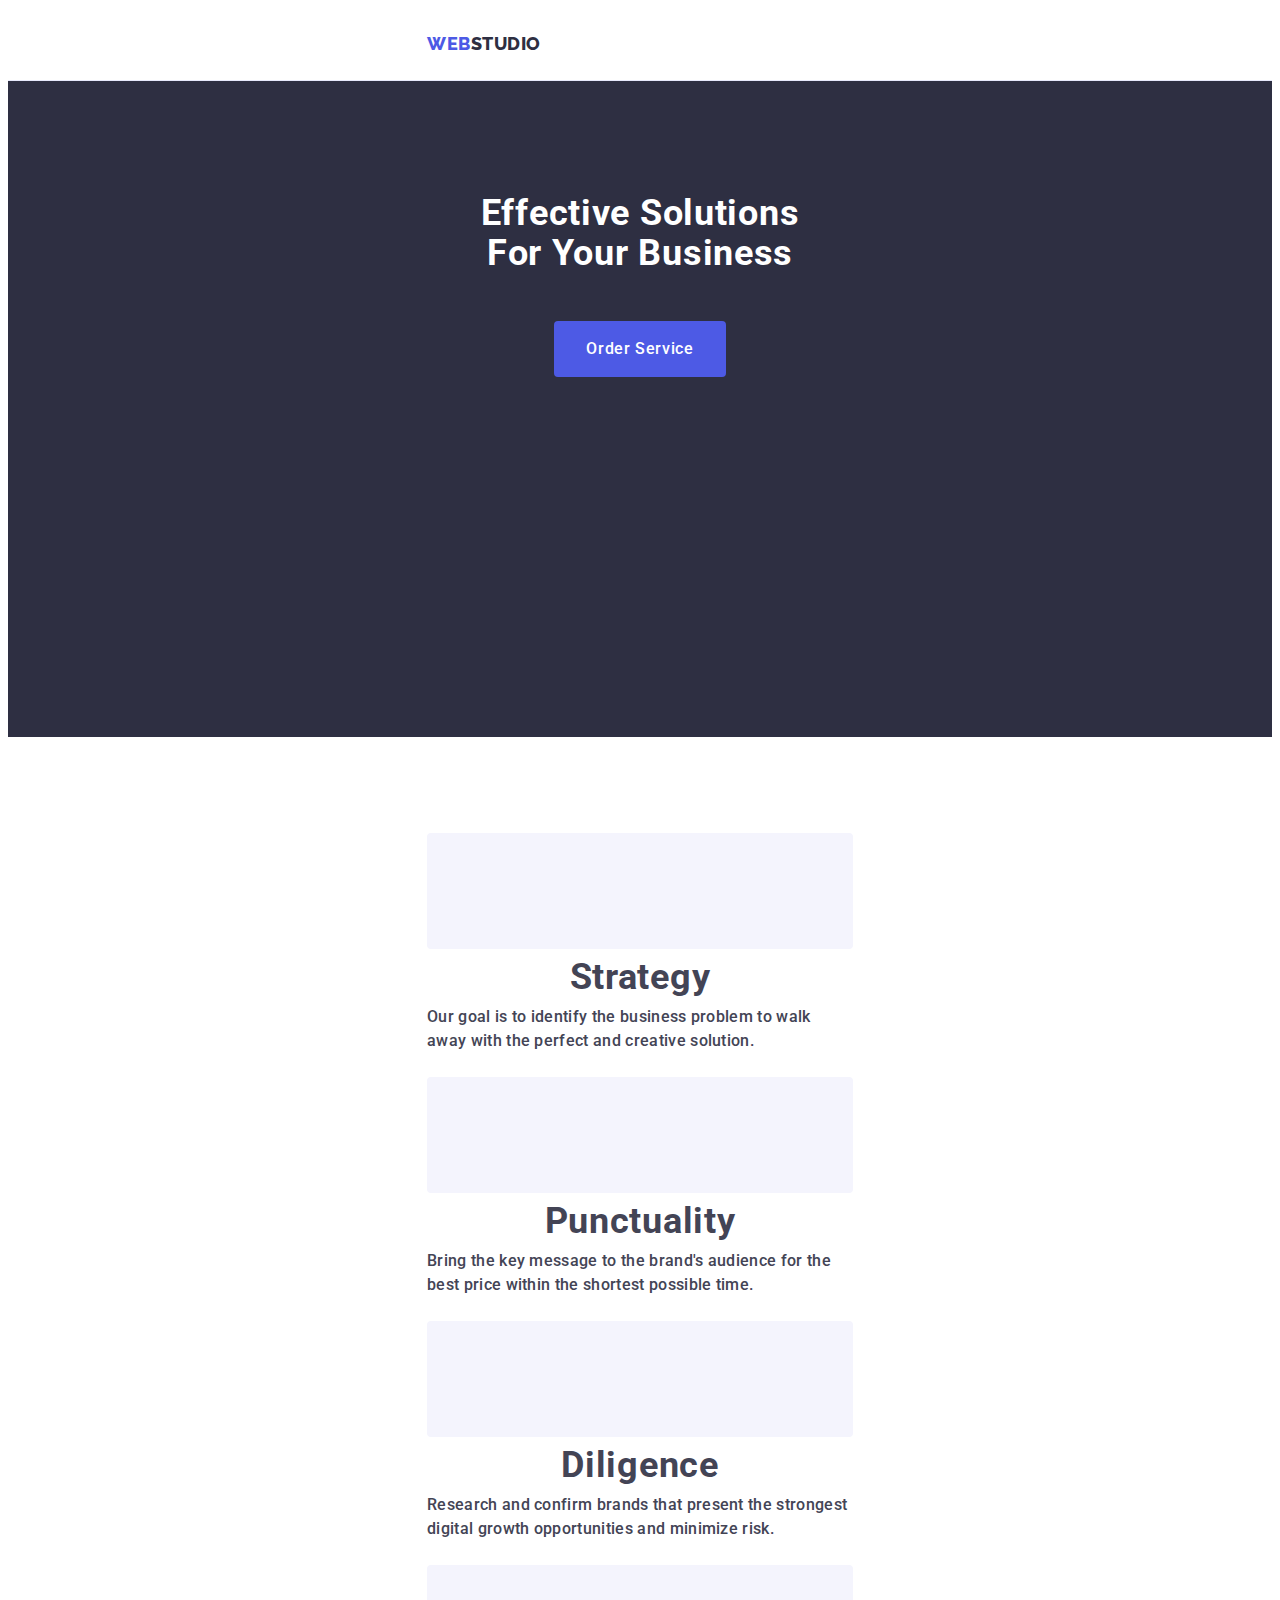
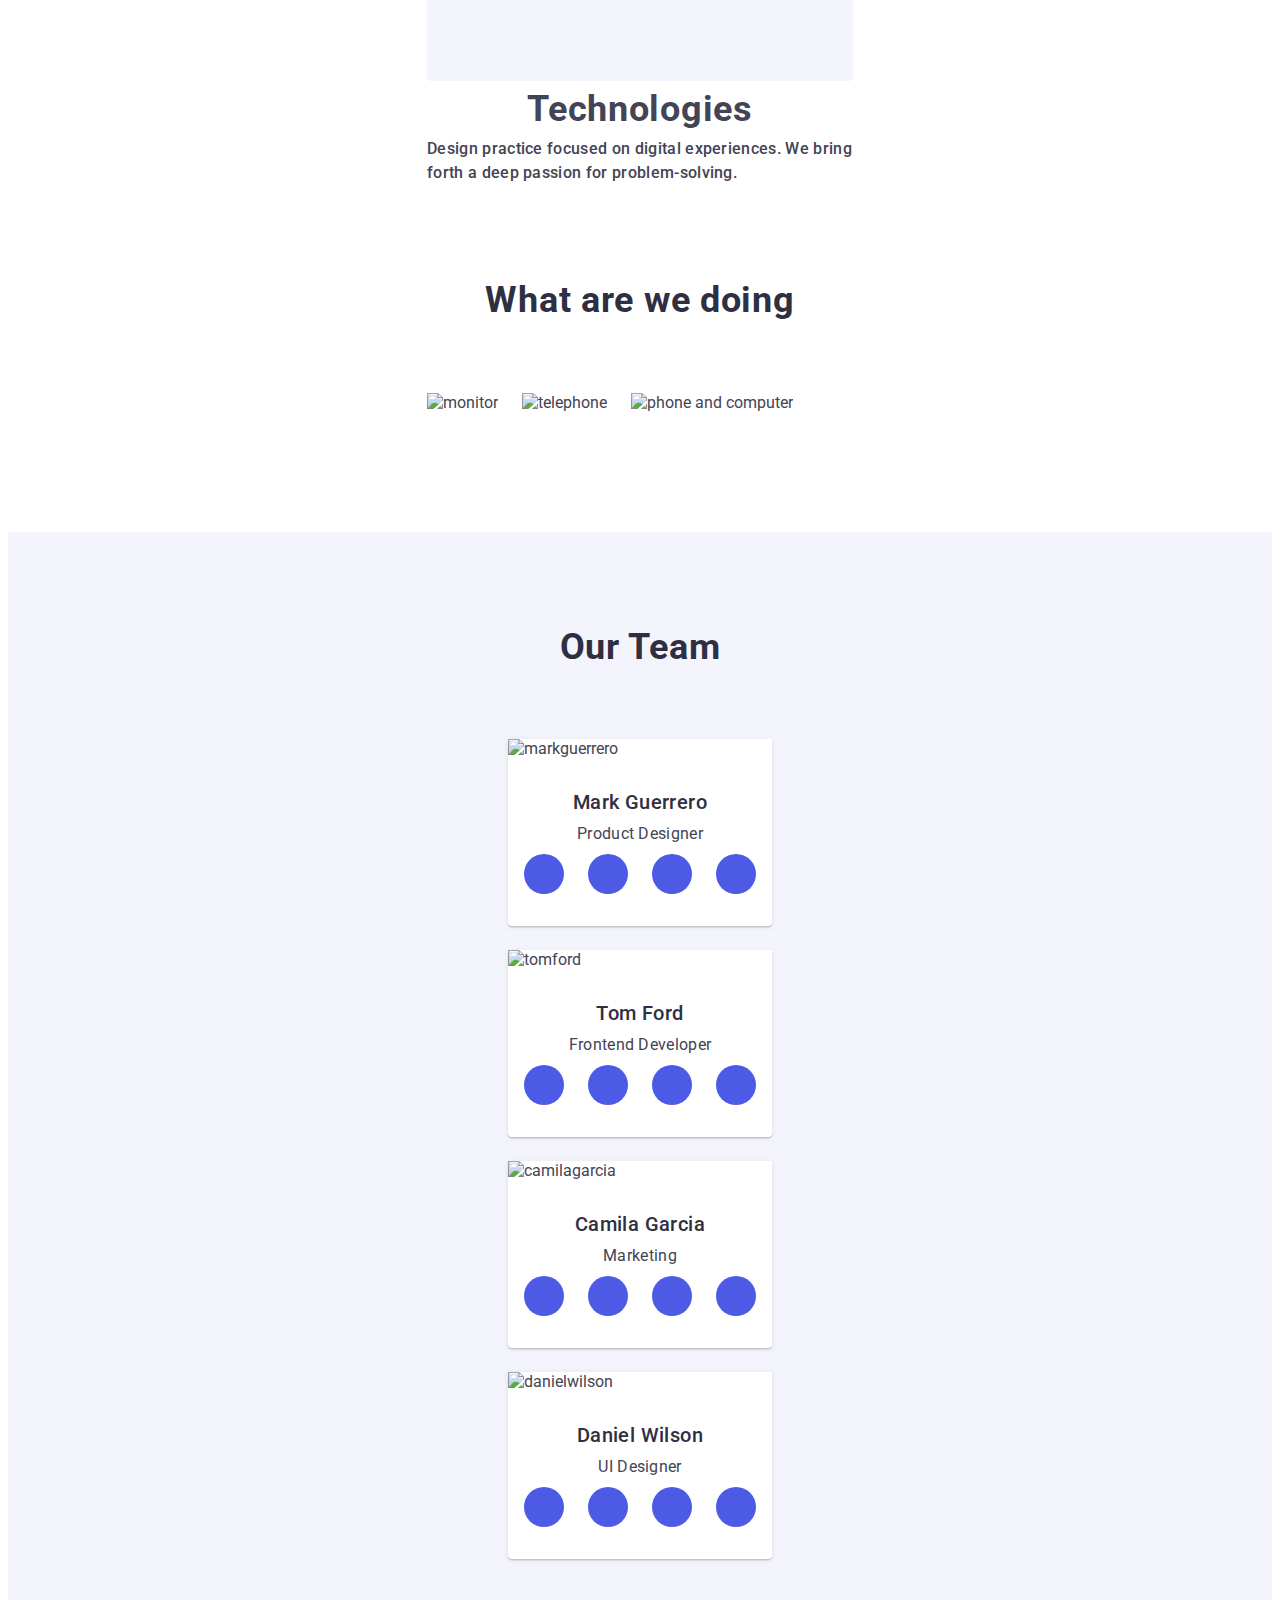
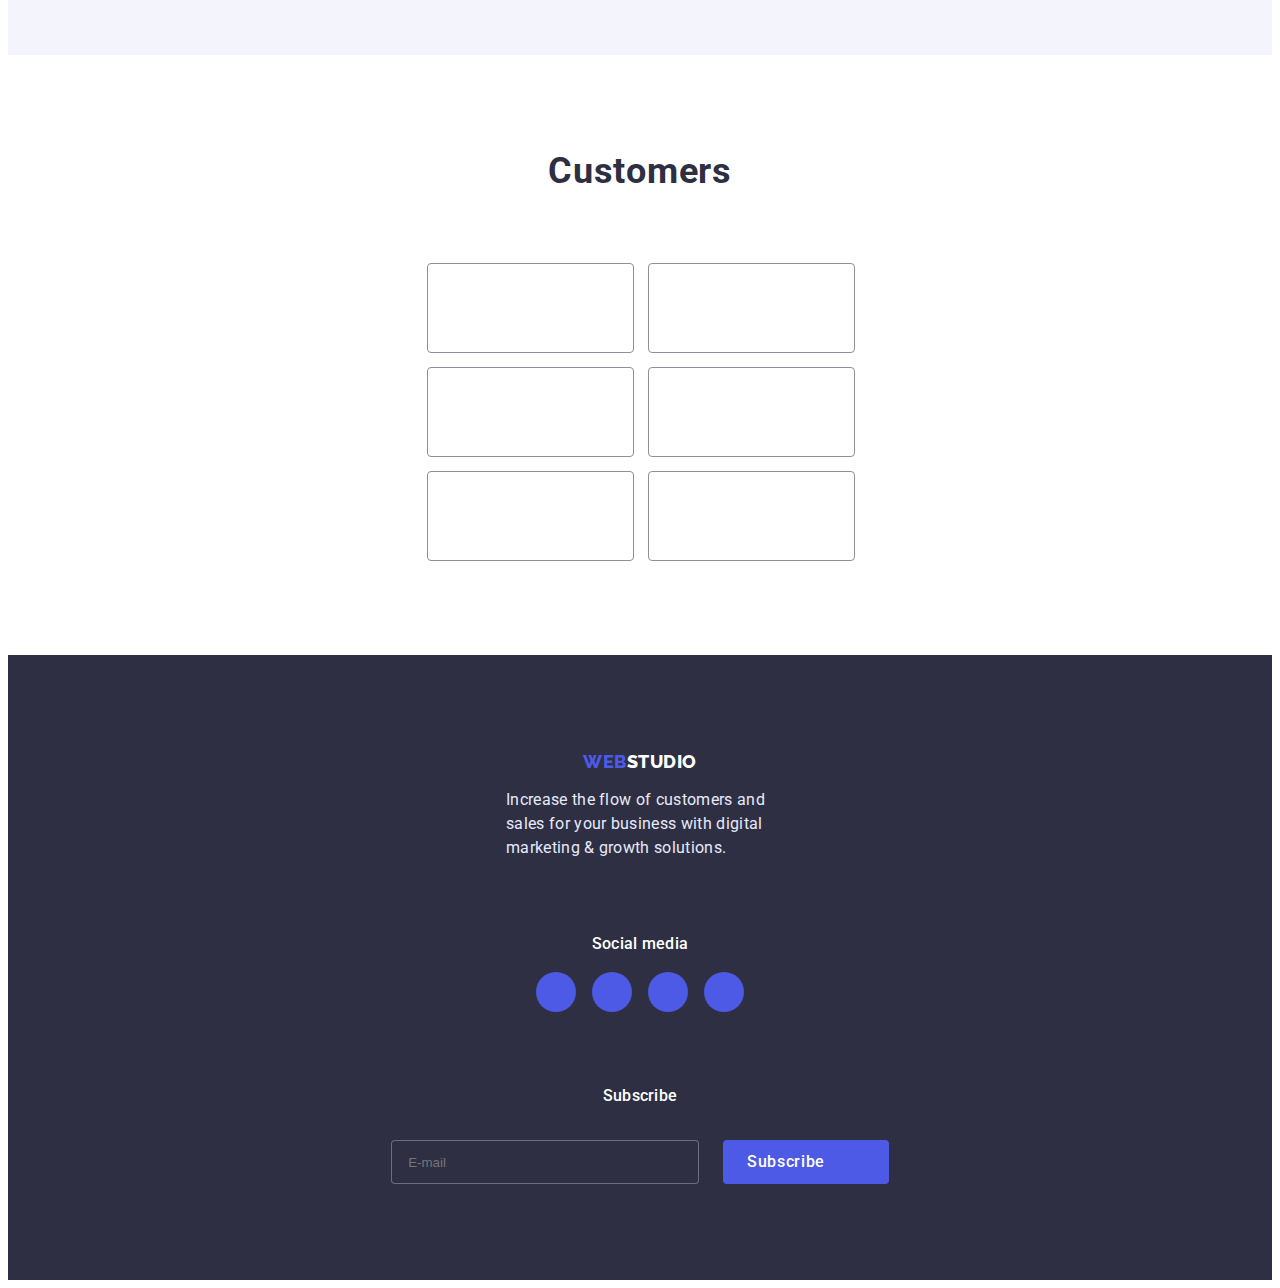
==== index.html @ aa600e91 "1" ====
<!DOCTYPE html>
<html lang="en">

<head>
    <meta charset="UTF-8">
    <meta http-equiv="X-UA-Compatible" content="IE=edge">
    <meta name="viewport" content="width=device-width, initial-scale=1.0">
    <title>Document</title>
    <link rel="preconnect" href="https://fonts.googleapis.com">
    <link rel="preconnect" href="https://fonts.gstatic.com" crossorigin>
    <link href="https://fonts.googleapis.com/css2?family=Raleway:wght@800&family=Roboto:wght@400;500;700&display=swap"
        rel="stylesheet">
    <link rel="stylesheet" href="https://cdnjs.cloudflare.com/ajax/libs/modern-normalize/1.1.0/modern-normalize.min.css"
        integrity="sha512-wpPYUAdjBVSE4KJnH1VR1HeZfpl1ub8YT/NKx4PuQ5NmX2tKuGu6U/JRp5y+Y8XG2tV+wKQpNHVUX03MfMFn9Q=="
        crossorigin="anonymous" referrerpolicy="no-referrer" />
    <link href="./css/styles.css" rel="stylesheet" />
    <link href="./css/mobile.css" rel="stylesheet" />
    <link href="./css/tablet.css" rel="stylesheet" />
    <link href="./css/desktop.css" rel="stylesheet" />
</head>

<body>
    <header class="header">
        <div class="container heder-container">
            <nav class="header-navigation">
                <a href="./index.html" class="heder-logo link"> <span class="caption">Web</span>Studio</a>

                <ul class="header-list list">
                    <li class="header-item"> <a class="header-link link currrent" href="./index.html">Studio</a></li>
                    <li class="header-item"> <a class="header-link link " href="./portfolio.html">Portfolio</a></li>
                    <li class="header-item"> <a class="header-link link " href="">Contacts</a></li>
                </ul>
            </nav>
            <address class="adress">
                <ul class=" list adress-heder">
                    <li><a class="header-tel link" href="mailto:info@devstudio.com">info@devstudio.com</a></li>
                    <li><a class="header-tel link" href="tel:+110001111111">+11 (000) 111-11-11</a></li>
                </ul>
            </address>
            <button type="button" class="mobile-menu-open" data-menu-open>
                <svg class="mobile-menu-svg" width="32" height="22">
                    <use href="./images/icons.svg#icon-charm-menu-hamburger"></use>
                </svg>
            </button>
        </div>
        <div class="mobile-menu" data-menu>
            <div class="container-mobile">
                <div class="mobil-container">
                    <button type="button" class="mobile-menu-close" data-menu-close>
                        <svg class="mobile-menu-close-icon" width="8" height="8">
                            <use href="./images/icons.svg#icon-close"></use>
                        </svg>
                    </button>
                    <nav class="mob-menu-nav">
                        <ul class="mob-menu list">
                            <li class="mob-menu-item"> <a class="mob-menu-link link " href="./index.html">Studio</a>
                            </li>
                            <li class="mob-menu-item"> <a class="mob-menu-link link "
                                    href="./portfolio.html">Portfolio</a></li>
                            <li class="mob-menu-item"> <a class="mob-menu-link link currrent" href="">Contacts</a></li>
                        </ul>
                    </nav>
                </div>
                <div>
                    <address class="mob-menu-addres">
                        <a href="tel:+110001111111" class="mobile-tel-link link">+11 (000) 111-11-11</a>

                        <a href="mailto:info@devstudio.com" class="mobile-mail-link link">info@devstudio.com</a>

                        <ul class="mob-soc-list list">
                            <li class="mob-soc-item"><a href="" class="mob-soc-link">
                                    <svg class="mob-soc-icon" width="24" height="24">
                                        <use href="./images/icons.svg#icon-instagram"></use>
                                    </svg>
                                </a></li>
                            <li class="mob-soc-item"><a href="" class="mob-soc-link">
                                    <svg class="mob-soc-icon" width="24" height="24">
                                        <use href="./images/icons.svg#icon-twitter"></use>
                                    </svg>
                                </a></li>
                            <li class="mob-soc-item"><a href="" class="mob-soc-link">
                                    <svg class="mob-soc-icon" width="24" height="24">
                                        <use href="./images/icons.svg#icon-facebook"></use>
                                    </svg>
                                </a></li>
                            <li class="mob-soc-item"><a href="" class="mob-soc-link">
                                    <svg class="mob-soc-icon" width="24" height="24">
                                        <use href="./images/icons.svg#icon-linkedin"></use>
                                    </svg>
                                </a></li>
                        </ul>
                        </addres>

                        </di>

                </div>
    </header>

    <main>
        <section class="hero">
            <div class="container">
                <h1 class="hero-title">Effective Solutions for Your Business</h1>
                <button class="hero-btn" type="button" data-modal-open>Order Service</button>
            </div>
        </section>

        <section class="about">
            <div class="container">
                <h2 class="visually-hidden">Features</h2>
                <ul class="about-list list">
                    <li class="about-item">
                        <div class="container-about">
                            <svg class="about-svg-icon" width="64" height="64">
                                <use href="./images/icons.svg#icon-antenna"></use>
                            </svg>
                        </div>
                        <h3 class="about-title">Strategy</h3>
                        <p class="about-pre-title">Our goal is to identify the business
                            problem to walk away with the perfect and creative solution.</p>
                    </li>
                    <li class="about-item">
                        <div class="container-about">
                            <svg class="about-svg-icon" width="64" height="64">
                                <use href="./images/icons.svg#icon-clock"></use>
                            </svg>
                        </div>
                        <h3 class="about-title">Punctuality</h3>
                        <p class="about-pre-title">Bring the key message to the brand's audience for the best price
                            within the shortest possible time.</p>
                    </li>
                    <li class="about-item">
                        <div class="container-about">
                            <svg class="about-svg-icon" width="64" height="64">
                                <use href="./images/icons.svg#icon-diagram"></use>
                            </svg>
                        </div>
                        <h3 class="about-title">Diligence</h3>
                        <p class="about-pre-title">Research and confirm brands that present the strongest digital growth
                            opportunities and minimize risk.</p>
                    </li>
                    <li class="about-item">
                        <div class="container-about">
                            <svg class="about-svg-icon" width="64" height="64">
                                <use href="./images/icons.svg#icon-astronaut"></use>
                            </svg>
                        </div>
                        <h3 class="about-title">Technologies</h3>
                        <p class="about-pre-title">Design practice focused on digital experiences. We bring forth a deep
                            passion for problem-solving.</p>
                    </li>
                </ul>
            </div>

        </section>
        <section class="work">
            <div class="container">
                <h2 class="work-title">What are we doing</h2>
                <ul class="work-list list">
                    <li class="work-item">
                        <img srcset="./images/img1.jpg 1x, ./images/img2x-min.jpg 2x" src="./images/img1.jpg"
                            alt="monitor" width="360">
                    </li>
                    <li class="work-item">
                        <img srcset="./images/img2.jpg 1x, ./images/img-2-2x.jpg 2x" src="./images/img2.jpg"
                            alt="telephone" width="360">
                    </li>
                    <li class="work-item">
                        <img srcset="./images/img3.jpg 1x, ./images/img-3-2x.jpg 2x" src="./images/img3.jpg"
                            alt="phone and computer" width="360">
                    </li>
                </ul>
            </div>
        </section>
        <section class="team">
            <div class="container">
                <h2 class="team-title">Our Team</h2>
                <ul class="team-list list">
                    <li class="team-item  shadow-team">
                        <img srcset="./images/mark.jpg 1x, ./images/mark-2x.jpg 2x" src="./images/mark.jpg"
                            alt="markguerrero" width="264">
                        <div class="team-name">
                            <h3 class="team-subject">Mark Guerrero</h3>
                            <p class="team-pre-title">Product Designer</p>
                            <ul class="team-soc-list list">
                                <li class="team-soc-item"><a href="" class="team-soc-link">
                                        <svg class="team-soc-icon" width="16" height="16">
                                            <use href="./images/icons.svg#icon-instagram"></use>
                                        </svg>
                                    </a></li>
                                <li class="team-soc-item"><a href="" class="team-soc-link">
                                        <svg class="team-soc-icon" width="16" height="16">
                                            <use href="./images/icons.svg#icon-twitter"></use>
                                        </svg>
                                    </a></li>
                                <li class="team-soc-item"><a href="" class="team-soc-link">
                                        <svg class="team-soc-icon" width="16" height="16">
                                            <use href="./images/icons.svg#icon-facebook"></use>
                                        </svg>
                                    </a></li>
                                <li class="team-soc-item"><a href="" class="team-soc-link">
                                        <svg class="team-soc-icon" width="16" height="16">
                                            <use href="./images/icons.svg#icon-linkedin"></use>
                                        </svg>
                                    </a></li>
                            </ul>

                        </div>
                    </li>
                    <li class="team-item shadow-team">
                        <img srcset="./images/tom.jpg 1x, ./images/tom-2x.jpg 2x" src="./images/tom.jpg" alt="tomford"
                            width="264">
                        <div class="team-name">
                            <h3 class="team-subject">Tom Ford</h3>
                            <p class="team-pre-title">Frontend Developer</p>
                            <ul class="team-soc-list list">
                                <li class="team-soc-item"><a href="" class="team-soc-link">
                                        <svg class="team-soc-icon" width="16" height="16">
                                            <use href="./images/icons.svg#icon-instagram"></use>
                                        </svg>
                                    </a></li>
                                <li class="team-soc-item"><a href="" class="team-soc-link">
                                        <svg class="team-soc-icon" width="16" height="16">
                                            <use href="./images/icons.svg#icon-twitter"></use>
                                        </svg>
                                    </a></li>
                                <li class="team-soc-item"><a href="" class="team-soc-link">
                                        <svg class="team-soc-icon" width="16" height="16">
                                            <use href="./images/icons.svg#icon-facebook"></use>
                                        </svg>
                                    </a></li>
                                <li class="team-soc-item"><a href="" class="team-soc-link">
                                        <svg class="team-soc-icon" width="16" height="16">
                                            <use href="./images/icons.svg#icon-linkedin"></use>
                                        </svg>
                                    </a></li>
                            </ul>
                        </div>
                    </li>
                    <li class="team-item shadow-team">
                        <img srcset="./images/camila.jpg 1x, ./images/camila-2x.jpg 2x" src="./images/camila.jpg"
                            alt="camilagarcia" width="264">
                        <div class="team-name">
                            <h3 class="team-subject">Camila Garcia</h3>
                            <p class="team-pre-title">Marketing</p>
                            <ul class="team-soc-list list">
                                <li class="team-soc-item"><a href="" class="team-soc-link">
                                        <svg class="team-soc-icon" width="16" height="16">
                                            <use href="./images/icons.svg#icon-instagram"></use>
                                        </svg>
                                    </a></li>
                                <li class="team-soc-item"><a href="" class="team-soc-link">
                                        <svg class="team-soc-icon" width="16" height="16">
                                            <use href="./images/icons.svg#icon-twitter"></use>
                                        </svg>
                                    </a></li>
                                <li class="team-soc-item"><a href="" class="team-soc-link">
                                        <svg class="team-soc-icon" width="16" height="16">
                                            <use href="./images/icons.svg#icon-facebook"></use>
                                        </svg>
                                    </a></li>
                                <li class="team-soc-item"><a href="" class="team-soc-link">
                                        <svg class="team-soc-icon" width="16" height="16">
                                            <use href="./images/icons.svg#icon-linkedin"></use>
                                        </svg>
                                    </a></li>
                            </ul>
                        </div>
                    </li>
                    <li class="team-item shadow-team">
                        <img srcset="./images/daniel.jpg 1x, ./images/daniel-2x.jpg 2x" src="./images/daniel.jpg"
                            alt="danielwilson" width="264">
                        <div class="team-name">
                            <h3 class="team-subject">Daniel Wilson</h3>
                            <p class="team-pre-title">UI Designer</p>
                            <ul class="team-soc-list list">
                                <li class="team-soc-item"><a href="" class="team-soc-link">
                                        <svg class="team-soc-icon" width="16" height="16">
                                            <use href="./images/icons.svg#icon-instagram"></use>
                                        </svg>
                                    </a></li>
                                <li class="team-soc-item"><a href="" class="team-soc-link">
                                        <svg class="team-soc-icon" width="16" height="16">
                                            <use href="./images/icons.svg#icon-twitter"></use>
                                        </svg>
                                    </a></li>
                                <li class="team-soc-item"><a href="" class="team-soc-link">
                                        <svg class="team-soc-icon" width="16" height="16">
                                            <use href="./images/icons.svg#icon-facebook"></use>
                                        </svg>
                                    </a></li>
                                <li class="team-soc-item"><a href="" class="team-soc-link">
                                        <svg class="team-soc-icon" width="16" height="16">
                                            <use href="./images/icons.svg#icon-linkedin"></use>
                                        </svg>
                                    </a></li>
                            </ul>
                        </div>
                    </li>
                </ul>
            </div>
        </section>
        <section class="Customers">
            <div class="container">
                <h2 class="customers-title">Customers</h2>
                <ul class="customers-list list">
                    <li class="customers-item">
                        <a href="" class="customers-link link">
                            <svg class="customers-svg" width="104" height="56">
                                <use href="./images/icons.svg#icon-Logo"></use>
                            </svg>
                        </a>
                    </li>
                    <li class="customers-item"> <a href="" class="customers-link link">
                            <svg class="customers-svg" width="104" height="56">
                                <use href="./images/icons.svg#icon-Logo-1"></use>
                            </svg>
                        </a></li>
                    <li class="customers-item"> <a href="" class="customers-link link">
                            <svg class="customers-svg" width="104" height="56">
                                <use href="./images/icons.svg#icon-Logo-2"></use>
                            </svg>
                        </a></li>
                    <li class="customers-item"> <a href="" class="customers-link link">
                            <svg class="customers-svg" width="104" height="56">
                                <use href="./images/icons.svg#icon-Logo-3"></use>
                            </svg>
                        </a></li>
                    <li class="customers-item"> <a href="" class="customers-link link">
                            <svg class="customers-svg" width="104" height="56">
                                <use href="./images/icons.svg#icon-Logo-4"></use>
                            </svg>
                        </a></li>
                    <li class="customers-item"> <a href="" class="customers-link link">
                            <svg class="customers-svg" width="104" height="56">
                                <use href="./images/icons.svg#icon-Logo-5"></use>
                            </svg>
                        </a></li>
                </ul>
                </dv>

        </section>
    </main>
    <footer class="footer">
        <div class="foot-container container">
            <div class="footer-logo">
                <a class="footer-link link" href="./index.html"><span class="caption-pre">Web</span>Studio</a>
                <p class="footer-pre-title ">Increase the flow of customers and sales for your business with digital
                    marketing & growth solutions.</p>
            </div>
            <div class="footer-social">
                <p class="footer-soc-text">Social media</p>
                <ul class="footer-soc list">
                    <li class="footer-item"><a href="" class="footer-link-soc link">
                            <svg class="footer-svg" width="24" height="24">
                                <use href="./images/icons.svg#icon-instagram"></use>
                            </svg>
                        </a></li>
                    <li class="footer-item"><a href="" class="footer-link-soc link">
                            <svg class="footer-svg" width="24" height="24">
                                <use href="./images/icons.svg#icon-twitter"></use>
                            </svg>
                        </a></li>
                    <li class="footer-item"><a href="" class="footer-link-soc link">
                            <svg class="footer-svg" width="24" height="24">
                                <use href="./images/icons.svg#icon-facebook"></use>
                            </svg>
                        </a></li>
                    <li class="footer-item"><a href="" class="footer-link-soc link">
                            <svg class="footer-svg" width="24" height="24">
                                <use href="./images/icons.svg#icon-linkedin"></use>
                            </svg>
                        </a></li>
                </ul>
            </div>
            <div class="footer-form">
                <p class="footer-input-text">Subscribe</p>
                <form class="forma">
                    <label>
                        <input class="footer-email" type="email" placeholder="E-mail" required
                            pattern="([A-z0-9_.-]{1,})@([A-z0-9_.-]{1,}).([A-z]{2,8})">
                    </label>
                    <button class="footer-submit-btn" type="submit">Subscribe
                        <svg class="footer-submit-svg" width="24" height="24">
                            <use href="./images/icons.svg#icon-subscribe"></use>
                        </svg>
                    </button>
                </form>
            </div>
        </div>
    </footer>
    <div class="backdrop is-hidden" data-modal>
        <div class="modal">
            <button type="button" class="modal-close" data-modal-close>
                <svg class="modal-svg" width="8" height="8">
                    <use href="./images/icons.svg#icon-close"></use>
                </svg>
            </button>
            <p class="modal-title">Leave your contacts and we will call you back</p>
            <form class="modal-form">
                <label class="modal-form-field">
                    <span class="input-text">Name</span>
                    <span class="modal-name">
                        <input class="modal-input" type="text" name="Name" id="Name" required pattern="[a-zA-Zа-яА-Я]+"
                            minlength="3" />
                        <svg class="modal-svg-input" width="18" height="18">
                            <use href="./images/icons.svg#icon-name"></use>
                        </svg>
                    </span>
                </label>
                <label class="modal-form-field">
                    <span class="input-text">Phone</span>
                    <span class="modal-phone">
                        <input class="modal-input" type="tel" name="Phone" id="Phone" required minlength="9" />
                        <svg class="modal-svg-input" width="18" height="24">
                            <use href="./images/icons.svg#icon-telephone"></use>
                        </svg>
                    </span>
                </label>
                <label class="modal-form-field">
                    <span class="input-text">Email</span>
                    <span class="modal-email">
                        <input class="modal-input" type="email" name="Email" id="Email" required
                            pattern="([A-z0-9_.-]{1,})@([A-z0-9_.-]{1,}).([A-z]{2,8})" />
                        <svg class="modal-svg-input" width="18" height="24">
                            <use href="./images/icons.svg#icon-emaill"></use>
                        </svg>
                    </span>
                </label>
                <label class="modal-form-comment">
                    <span class="input-text">Comment</span>
                    <textarea class="modal-comment" name="comment" placeholder="Text input"></textarea>
                </label>
                <label class="modal-form-checkbox">
                    <input class="input-checkbox visually-hidden" type="checkbox" id="policy" required>
                    <label for="policy" class="check-text">I accept the terms and conditions of the&nbsp; <a
                            class="modal-link" href="#">Privacy Policy</a> </label>
                </label>
                <button class="modal-submit-btn" type="submit">Send</button>
            </form>
        </div>
    </div>
    <script src="./js/mobile-menu.js"></script>
    <script src="./js/modal.js"></script>
</body>

</html>
---- css/styles.css ----
:root {
    --mein-title-color: #FFFFFF;
    --second-title-color: #2E2F42;
    --third-title-color: #E7E9FC;
    --Fourth-title-color: #434455;
    --mein-btn-color: #4D5AE5;
    --focus-btn-color: #404BBF;
    --second-btn-color: #F4F4FD;
    --fons-color: #FFFFFF;
    --bordeer-color: #E7E9FC;
    --linear-gradient: linear-gradient(rgba(46, 47, 66, 0.7), rgba(46, 47, 66, 0.7));
}



/*  */
body {
    font-family: 'Roboto', sans-serif;
    background-color: var(--fons-color);
    color: var(--Fourth-title-color);

}

p,
h1,
h2,
h3,
h4,
h5,
h6 {
    margin: 0;
}

ul {
    margin: 0;
    padding-left: 0;
}

img {
    display: block;
    width: 100%;
    height: auto;
}


.link {
    text-decoration: none;
}

.list {
    list-style: none;
}

.container {
    width: 100%;
    max-width: 1158px;
    padding-left: 15px;
    padding-right: 15px;
    margin: 0 auto;

}

/*---------------------------MODAL--------------------*/
.backdrop {
    position: fixed;
    top: 0;
    left: 0;
    width: 100%;
    height: 100%;
    background-color: rgba(46, 47, 66, 0.4);
    transition: visibility 250ms cubic-bezier(0.4, 0, 0.2, 1), opacity 250ms cubic-bezier(0.4, 0, 0.2, 1);
}

.backdrop.is-hidden {
    opacity: 0;
    pointer-events: none;
    visibility: hidden;
}

.modal {
    position: absolute;
    padding: 24px;
    top: 50%;
    left: 50%;
    transform: translate(-50%, -50%);
    width: 408px;
    height: 576px;
    padding-top: 72px;
    background-color: #FCFCFC;
    border-radius: 4px;

}

.modal-close {
    position: absolute;
    top: 24px;
    right: 24px;
    display: flex;
    justify-content: center;
    align-items: center;
    width: 24px;
    height: 24px;
    padding: 0;
    color: #000000;
    border-radius: 50%;
    border: 1px solid rgba(0, 0, 0, 0.1);
    transition: background-color 250ms cubic-bezier(0.4, 0, 0.2, 1),
        color 250ms cubic-bezier(0.4, 0, 0.2, 1);
    cursor: pointer;
}

.modal-close:hover,
.modal-close:focus {
    background-color: var(--focus-btn-color);
    color: #FFFFFF;
}

.modal-close:hover .modal-svg {
    fill: var(--fons-color);

}

.modal-svg {
    fill: currentColor;
    transition: fill 250ms cubic-bezier(0.4, 0, 0.2, 1);
}

.modal-title {
    position: relative;
    font-family: 'Roboto';
    font-style: normal;
    font-weight: 500;
    font-size: 16px;
    line-height: 1.5;
    text-align: center;
    letter-spacing: 0.02em;
    color: var(--second-title-color);
    margin-bottom: 16px;

}

.modal-form {
    display: flex;
    flex-direction: column;
    background: #FCFCFC;

}

.modal-input {
    height: 40px;
    width: 360px;
    outline: transparent;
    border: 1px solid rgba(33, 33, 33, 0.2);
    border-radius: 4px;
    padding-left: 38px;
    transition: border-color 250ms cubic-bezier(0.4, 0, 0.2, 1);

}

.modal-input:focus,
.modal-input:hover {
    border-color: var(--mein-btn-color);
}

.modal-input:focus+.modal-svg-input {
    fill: var(--mein-btn-color);
}

.modal-form-comment {
    margin-bottom: 16px;
}

.modal-comment {
    width: 360px;
    height: 120px;
    border-radius: 4px;
    border: 1px solid rgba(33, 33, 33, 0.2);
    padding-left: 16px;
}

.modal-form-field {}

.modal-form-input-descr {}

.modal-svg-input {}

.modal-form-field {
    margin-bottom: 8px;
}

.input-text {
    font-family: "Roboto", sans-serif;
    font-size: 12px;
    line-height: 1.17;
    letter-spacing: 0.01em;
    margin-bottom: 4px;
    color: #8e8f99;
    display: inline-block;
    margin-bottom: 4px;
}

.modal-name {
    position: relative;

}

.modal-svg-input {
    position: absolute;
    left: 16px;
    top: 50%;
    transform: translateY(-50%);
    transition: fill 250ms cubic-bezier(0.4, 0, 0.2, 1);
}

.modal-phone {
    position: relative;
}



.modal-email {
    position: relative;
}

.modal-comment {
    width: 100%;
    height: 120px;
    padding: 8px 16px;
    resize: none;
    border: 1px solid rgba(33, 33, 33, 0.2);
    border-radius: 4px;
    transition: border-color 250ms cubic-bezier(0.4, 0, 0.2, 1);
}

.modal-comment::placeholder {
    font-family: 'Roboto';
    font-style: normal;
    font-weight: 400;
    font-size: 12px;
    line-height: 14px;
    letter-spacing: 0.04em;
    color: #757575;
}

.modal-comment:focus,
.modal-comment:hover {
    border-color: var(--mein-btn-color);
}

.modal-form-checkbox {}


.input-checkbox {
    transition: background-color 250ms cubic-bezier(0.4, 0, 0.2, 1);
}

.modal-link {
    color: var(--mein-btn-color);
}

.check-text {
    font-family: 'Roboto';
    font-style: normal;
    font-weight: 400;
    font-size: 12px;
    line-height: 14px;
    letter-spacing: 0.04em;
    color: #757575;
    display: flex;

}

.check-text::before {
    content: '';
    width: 16px;
    height: 16px;
    border: 1.25px solid #2E2F42;
    border-radius: 2px;
    margin-right: 8px;

}

.input-checkbox:checked+.check-text::before {
    background-color: var(--focus-btn-color);
    background-image: url(../images/check\ .svg);
    background-repeat: no-repeat;
    background-position: center;
}

.input-checkbox:focus+.check-text::before {
    border-color: var(--focus-btn-color);
}

.modal-submit-btn {
    align-self: center;
    background-color: var(--mein-btn-color);
    color: #FFFFFF;
    border-radius: 4px;
    padding: 16px 32px;
    min-width: 169px;
    height: 56px;
    margin-top: 24px;
    cursor: pointer;
    border: none;
    transition: box-shadow 250ms cubic-bezier(0.4, 0, 0.2, 1),
        background-color 250ms cubic-bezier(0.4, 0, 0.2, 1);
}

.modal-submit-btn:hover,
.modal-submit-btn:focus {
    background-color: var(--focus-btn-color);
    box-shadow: 0px 4px 4px rgba(0, 0, 0, 0.15);
}

/*---------------------HEADER---------------*/
.header {
    border-bottom: 1px solid #E7E9FC;
}

.heder-container {
    display: flex;
    align-items: center;
    justify-content: space-between;
}

.header-navigation {
    display: flex;
    align-items: center;

}

.heder-logo {
    font-family: 'Raleway';
    font-weight: 800;
    font-size: 18px;
    line-height: 1.33;
    letter-spacing: 0.03em;
    color: var(--second-title-color);
    text-transform: uppercase;
    margin-right: 76px;
    padding-top: 24px;
    padding-bottom: 24px;
}

.container-mobile {
    max-height: 796px;
    padding-left: 40px;
    padding-right: 20px;
    padding-top: 80px;
    padding-bottom: 48px;

}

.mobile-menu.is-open {
    opacity: 1;
    visibility: visible;
    pointer-events: auto;
}

/* .mobil-container{
    max-height: 100%;
    display: flex;
    flex-direction: column;
    justify-content: space-between;
  
} */


.mobile-menu-close {
    position: absolute;
    width: 24px;
    height: 24px;
    top: 24px;
    right: 24px;
    display: flex;
    justify-content: center;
    align-items: center;
    padding: 0;
    background-color: var(--bordeer-color);
    border: 1px solid rgba(0, 0, 0, 0.1);
    border-radius: 50%;
}

.mobile-menu-close-icon {}

.mobile-menu {
    position: fixed;
    top: 0;
    width: 100%;
    height: 100%;
    opacity: 0;
    visibility: hidden;
    pointer-events: none;
    background-color: var(--fons-color);

}

.mobile-menu>.container-mobile {
    height: 100%;
    display: flex;
    flex-direction: column;
    justify-content: space-between;
}

/* .mob-menu{
    margin-bottom: 284px;
} */

.mob-menu-item:not(:last-child) {
    margin-bottom: 40px;
}

.mob-menu-link {
    font-family: 'Roboto';
    font-style: normal;
    font-weight: 700;
    font-size: 36px;
    line-height: 40px;
    letter-spacing: 0.02em;
    text-transform: capitalize;
    color: #2E2F42;
}


.currrent {}

.mobile-tel-link {
    font-family: 'Roboto';
    font-style: normal;
    font-weight: 700;
    font-size: 26px;
    line-height: 40px;
    letter-spacing: 0.02em;
    text-transform: capitalize;
    color: #4D5AE5;
    margin-bottom: 40px;
}

.mobile-mail-link {
    font-family: 'Roboto';
    font-style: normal;
    font-weight: 500;
    font-size: 20px;
    line-height: 24px;
    letter-spacing: 0.02em;
    color: #434455;
}

.mob-soc-list {
    margin: 48px 0 0 0;
    display: flex;
    gap: 40px;
    /* justify-content: space-between; */
}

.mob-soc-item {}

.mob-soc-link {
    display: flex;
    height: 40px;
    width: 40px;
    border-radius: 50%;
    background-color: var(--mein-btn-color);
    justify-content: center;
    align-items: center;
    fill: #fff;
    transition: background-color 250ms cubic-bezier(0.4, 0, 0.2, 1);
}

.mob-soc-icon {}


.adress-heder {
    display: none;
}

.header-list {
    display: none;
}

img {
    display: block;
}


.mobile-menu-open {
    background-color: transparent;
    border: none;
    padding: 0;
    height: 22px;
}

.mobile-menu-svg {
    stroke: #2E2F42;
}


.header-item {}

.header-link {
    font-weight: 500;
    font-size: 16px;
    line-height: 1.5;
    letter-spacing: 0.02em;
    color: var(--second-title-color);
    position: relative;
    transition: color 250ms cubic-bezier(0.4, 0, 0.2, 1);
    display: block;
    padding-top: 24px;
    padding-bottom: 24px;
}

.header-link::after {
    content: '';
    position: absolute;
    left: 0;
    bottom: 0;

    transform: scaleX(0);

    border-radius: 2px;
    height: 4px;
    width: 100%;
    background-color: var(--focus-btn-color);
    transition: transform 250ms cubic-bezier(0.4, 0, 0.2, 1);
}

.header-link:hover::after,
.header-link:focus::after,
.header-link.currrent::after {
    transform: scaleX(1);
}


.currrent {
    color: var(--mein-btn-color);
}


.header-link:hover,
.header-link:focus {
    color: #404BBF;
}

.header-tel {
    font-weight: 400;
    font-size: 16px;
    line-height: 1.5;
    letter-spacing: 0.02em;
    color: var(--second-title-color);
    transition: color 250ms cubic-bezier(0.4, 0, 0.2, 1);
    display: block;
    /* padding-top: 24px;
        padding-bottom: 24px; */

}

.header-tel:hover,
.header-tel:focus {
    color: var(--focus-btn-color);
}

.caption {
    color: var(--mein-btn-color);
}

/*-------------------------------HEADER---------------*/
/*---------------------------------HERO---------------*/
.hero-btn {
    min-width: 169px;
    padding: 16px 32px;
    font-family: inherit;
    font-weight: 500;
    font-size: 16px;
    line-height: 1.5;
    letter-spacing: 0.04em;
    color: var(--mein-title-color);
    background: var(--mein-btn-color);
    cursor: pointer;
    border-radius: 4px;
    margin: 0 auto;
    display: block;
    border: none;
    transition: background-color 250ms cubic-bezier(0.4, 0, 0.2, 1);
}

.hero-btn:hover,
.hero-btn:focus {
    background-color: var(--focus-btn-color);
    color: var(--second-btn-color);
}

.hero {
    background-color: var(--second-title-color);
    background-image: var(--linear-gradient),
        url(../images/fon-mob-min.jpg);
    background-repeat: no-repeat;
    background-position: center;
    background-size: cover;
    padding-top: 112px;
    padding-bottom: 112px;
    max-width: 1440px;
    height: 432px;
    margin: 0 auto;
}

@media (min-device-pixel-ratio: 2),
(min-resolution: 192dpi),
(min-resolution: 2dppx) {
    .hero {
        background-image: var(--linear-gradient),
            url(../images/fon-mob2x-min.jpg);
    }
}

.hero-title {
    font-style: normal;
    font-weight: 700;
    font-size: 30px;
    line-height: 40px;
    color: var(--mein-title-color);
    max-width: 318px;
    max-height: 80px;
    text-align: center;
    margin: 0 auto;
    margin-bottom: 48px;

}

/*---------------------------------HERO---------------*/
/*---------------------------------About---------------*/
.about {
    padding-top: 96px;
    padding-bottom: 96px;
}

.about-list {
    display: flex;
    flex-wrap: wrap;
    gap: 24px;
}


.container-about {
    padding: 24px 100px;
    background-color: var(--second-btn-color);
    margin-bottom: 8px;
    border-radius: 4px;
}

.about-svg-icon {}



.about-pre-title {
    font-family: 'Roboto';
    font-style: normal;
    font-weight: 500;
    font-size: 16px;
    line-height: 24px;
    letter-spacing: 0.02em;
    color: var(--Fourth-title-color);
}

.about-title {
    font-family: 'Roboto';
    font-style: normal;
    font-weight: 700;
    font-size: 36px;
    line-height: 40px;
    text-align: center;
    letter-spacing: 0.02em;
    text-transform: capitalize;
    margin-bottom: 8px;

}

/*---------------------------------work---------------*/

.work {
    padding-bottom: 120px;
}

.work-title {
    font-weight: 700;
    font-size: 36px;
    line-height: 1.1;
    letter-spacing: 0.02em;
    color: var(--second-title-color);
    margin-bottom: 72px;
    text-align: center;
}

.work-list {
    display: flex;
    gap: 24px;
}


.work-item {}


/*---------------------------------TEAM---------------*/
.team {
    background-color: var(--second-btn-color);
    padding-bottom: 96px;
    padding-top: 96px;
}

.team>.container {
    max-width: 264px;
}

.team-title {
    font-weight: 700;
    font-size: 36px;
    line-height: 1.1;
    letter-spacing: 0.02em;
    color: var(--second-title-color);
    margin-bottom: 72px;
    text-align: center;
}

.team-list {
    display: flex;
    flex-wrap: wrap;
    gap: 24px;
}


.team-item {
    width: 100%;
    background-color: var(--fons-color);
    box-shadow: 0px 1px 6px rgba(46, 47, 66, 0.08), 0px 1px 1px rgba(46, 47, 66, 0.16), 0px 2px 1px rgba(46, 47, 66, 0.08);
    border-radius: 0px 0px 4px 4px;
}

.shadow-team {
    background: #ffffff;
    box-shadow: 0px 1px 6px rgba(46, 47, 66, 0.08),
        0px 1px 1px rgba(46, 47, 66, 0.16), 0px 2px 1px rgba(46, 47, 66, 0.08);
    border-radius: 0px 0px 4px 4px;
}

.team-name {
    text-align: center;
    padding: 32px 16px;
}

.team-subject {
    font-weight: 500;
    font-size: 20px;
    line-height: 1.2;
    letter-spacing: 0.02em;
    color: var(--second-title-color);
    margin-bottom: 8px;
}

.team-pre-title {
    font-weight: 400;
    font-size: 16px;
    line-height: 1.5;
    letter-spacing: 0.02em;
    color: var(--Fourth-title-color);
    margin-bottom: 8px;
}

.team-soc-list {
    display: flex;
    justify-content: center;
    gap: 24px;
}

.team-soc-item {
    width: 40px;
    height: 40px;
}

.team-soc-link {
    width: 100%;
    height: 100%;
    border-radius: 50%;
    display: flex;
    justify-content: center;
    align-items: center;
    background-color: var(--mein-btn-color);
    transition: background-color 250ms cubic-bezier(0.4, 0, 0.2, 1);
}

.team-soc-link:hover,
.team-soc-link:focus {
    background-color: var(--focus-btn-color);
}

/*---------------------------------Customers--------------*/
.Customers {
    padding-top: 96px;
    padding-bottom: 96px;
}

.customers-title {
    font-weight: 700;
    font-size: 36px;
    line-height: 40px;
    color: var(--second-title-color);
    text-align: center;
    margin-bottom: 72px;
    letter-spacing: 0.02em;
    text-transform: capitalize;

}

.customers-list {
    display: flex;
    flex-wrap: wrap;
    gap: 16px;
}

.customers-item {
    width: calc((100% - 16px) / 2);
    height: 88px;

}

.customers-link {
    border: 1px solid currentColor;
    color: #8E8F99;
    width: 100%;
    height: 100%;
    border-radius: 4px;
    display: flex;
    align-items: center;
    justify-content: center;
    transition: color 250ms cubic-bezier(0.4, 0, 0.2, 1);
}

.customers-svg {
    fill: currentColor;
}

.customers-link:is(:hover, :focus) {
    color: var(--focus-btn-color);
}



.custmers-item {}

/*---------------------------------FOOTER---------------*/
.footer {
    background-color: var(--second-title-color);
    padding-top: 96px;
    padding-bottom: 96px;
}

.footer-link {
    font-family: 'Raleway';
    font-style: normal;
    font-weight: 800;
    font-size: 18px;
    line-height: 1.17;
    letter-spacing: 0.03em;
    color: var(--mein-title-color);
    text-transform: uppercase;

}

.footer-logo {
    width: 268px;
    margin: 0 auto;
    display: flex;
    gap: 16px;
    flex-direction: column;
    align-items: center;
    margin-bottom: 72px;
}

.caption-pre {
    color: var(--mein-btn-color)
}

.footer-pre-title {
    font-family: 'Roboto';
    font-style: normal;
    font-weight: 400;
    font-size: 16px;
    line-height: 1.5;
    letter-spacing: 0.02em;
    color: var(--third-title-color);
    max-width: 268px;


}

.foot-container {
    /* display: flex; */
}

.foot-logo {
    width: 264px;

}


.footer-social {
    margin: 0 auto;
    display: flex;
    gap: 16px;
    flex-direction: column;
    align-items: center;
    margin-bottom: 72px;
    width: 208px;
}

.footer-soc-text {
    font-weight: 500;
    font-size: 16px;
    line-height: 1.5;
    letter-spacing: 0.02em;
    color: #FFFFFF;

}

.footer-soc {
    display: flex;
    gap: 16px;
}

.footer-item {
    width: 40px;
    height: 40px;
}

.footer-link-soc {
    display: flex;
    width: 100%;
    height: 100%;
    justify-content: center;
    align-items: center;
    border-radius: 50%;
    /* background-color: rgba(255, 255, 255, 0.1); */
    background-color: var(--mein-btn-color);
    transition: background-color 250ms cubic-bezier(0.4, 0, 0.2, 1);
}

.footer-link-soc:hover,
.footer-link-soc:focus {
    background-color: #31D0AA;
}

.footer-form {
    display: flex;
    flex-direction: column;
    align-items: center;
    gap: 16px;
}

.footer-input-text {
    font-family: 'Roboto';
    font-style: normal;
    font-weight: 500;
    font-size: 16px;
    line-height: 24px;
    letter-spacing: 0.02em;
    color: #FFFFFF;
    margin-bottom: 16px;
}

.forma {
    display: flex;
    gap: 24px;
}

.footer-email {
    width: 288px;
    height: 40px;
    padding-left: 16px;
    color: rgba(255, 255, 255, 0.6);
    border: 1px solid rgba(255, 255, 255, 0.3);
    border-radius: 4px;
    background-color: #2E2F42;

}

.footer-submit-btn {
    min-width: 165px;
    font-family: "Roboto", sans-serif;
    font-weight: 500;
    font-size: 16px;
    line-height: 1.5;
    letter-spacing: 0.04em;
    padding: 8px 64px 8px 24px;
    color: #FFFFFF;
    border-radius: 4px;
    background-color: var(--mein-btn-color);
    cursor: pointer;
    border: none;
    position: relative;
}

.footer-submit-svg {
    position: absolute;
    top: 10px;
    right: 24px;
}

/*---------------------------------portfilio---------------*/
.portfolio {
    padding-top: 96px;
    padding-bottom: 120px;
}


.portfolio-btn {
    display: flex;
    flex-direction: row;
    justify-content: center;
    align-items: center;
    padding: 12px 24px;
    border: 1px solid #E7E9FC;
    border-radius: 4px;
    font-family: 'Roboto';
    font-weight: 500;
    font-size: 16px;
    line-height: 1.5;
    letter-spacing: 0.04em;
    color: var(--mein-btn-color);
    background-color: var(--second-btn-color);
    cursor: pointer;
    transition: background-color 250ms cubic-bezier(0.4, 0, 0.2, 1),
        color 250ms cubic-bezier(0.4, 0, 0.2, 1),
        box-shadow 250ms cubic-bezier(0.4, 0, 0.2, 1), border-color 250ms cubic-bezier(0.4, 0, 0.2, 1);


}

.portfolio-btn:active,
.portfolio-btn:hover,
.portfolio-btn:focus {
    color: var(--mein-title-color);
    background-color: var(--focus-btn-color);
    box-shadow:
        0px 3px 1px rgba(0, 0, 0, 0.1),
        0px 2px 1px rgba(0, 0, 0, 0.08),
        0px 2px 2px rgba(0, 0, 0, 0.12);
    border-color: transparent;
}


.portfolio-nav-list {
    display: flex;
    gap: 24px;
    justify-content: center;
    margin-bottom: 72px;
}

.portfolio-list {
    display: flex;
    flex-wrap: wrap;
    gap: 48px 24px;
}

.portfolio-item {}

.portfolio-card-link:is(:focus, :hover) .portfolio-cover-text {
    transform: translateY(0)
}

.portfolio-cover-wrap {
    position: relative;
    overflow: hidden;
}

.portfolio-cover-text {
    position: absolute;
    top: 0;
    height: 100%;
    width: 100%;
    font-weight: 400;
    font-size: 16px;
    line-height: 24px;
    letter-spacing: 0.02em;
    padding: 40px 32px 164px 32px;
    color: var(--second-btn-color);
    background-color: var(--mein-btn-color);
    transform: translateY(100%);
    transition: transform 250ms cubic-bezier(0.4, 0, 0.2, 1);
}

.portfolio-card-link {
    display: block;
    transition: box-shadow 250ms cubic-bezier(0.4, 0, 0.2, 1);

}

.portfolio-card-link:hover,
.portfolio-card-link:focus {
    box-shadow:
        0px 1px 6px rgba(46, 47, 66, 0.08),
        0px 1px 1px rgba(46, 47, 66, 0.16),
        0px 2px 1px rgba(46, 47, 66, 0.08);
}


.portfolio-item-text {
    padding: 32px 16px 32px 16px;
    border: 1px solid var(--bordeer-color);
    border-top: 0;
}

.portfolio-title {

    font-weight: 500;
    font-size: 20px;
    line-height: 1.2;
    letter-spacing: 0.02em;
    color: var(--second-title-color);
    margin-bottom: 8px;
}

.portfolio-pre-title {
    font-weight: 400;
    font-size: 16px;
    line-height: 1.5;
    letter-spacing: 0.02em;
    color: var(--Fourth-title-color);
}

.visually-hidden {
    position: absolute;
    white-space: nowrap;
    width: 1px;
    height: 1px;
    overflow: hidden;
    border: 0;
    padding: 0;
    clip: rect(0 0 0 0);
    clip-path: inset(50%);
    margin: -1px;
}
---- css/mobile.css ----
@media screen and (min-width: 325px) {

    /* .work {
        display: none;
    } */
    .mob-soc-list {
        gap: 56px;
    }

    .mobile-tel-link {
        display: block;
    }

    .container-mobile {
        padding-right: 35px;
    }

    .mobile-tel-link {
        font-size: 36px;
    }

}

@media screen and (min-width: 480px) {
    .container {
        max-width: 426px;
    }

    .hero-title {
        max-width: 320px;
        font-size: 36px;
        letter-spacing: 0.02em;
        text-transform: capitalize
    }

    .mob-soc-list {
        gap: 56px;
    }

    .mobile-tel-link {
        display: block;
    }

    .container-mobile {
        padding-right: 35px;
    }

    .mobile-tel-link {
        font-size: 36px;
    }

    /* .container-about {
        display: none;
    } */
    /* .work {
        display: none;
    } */


}
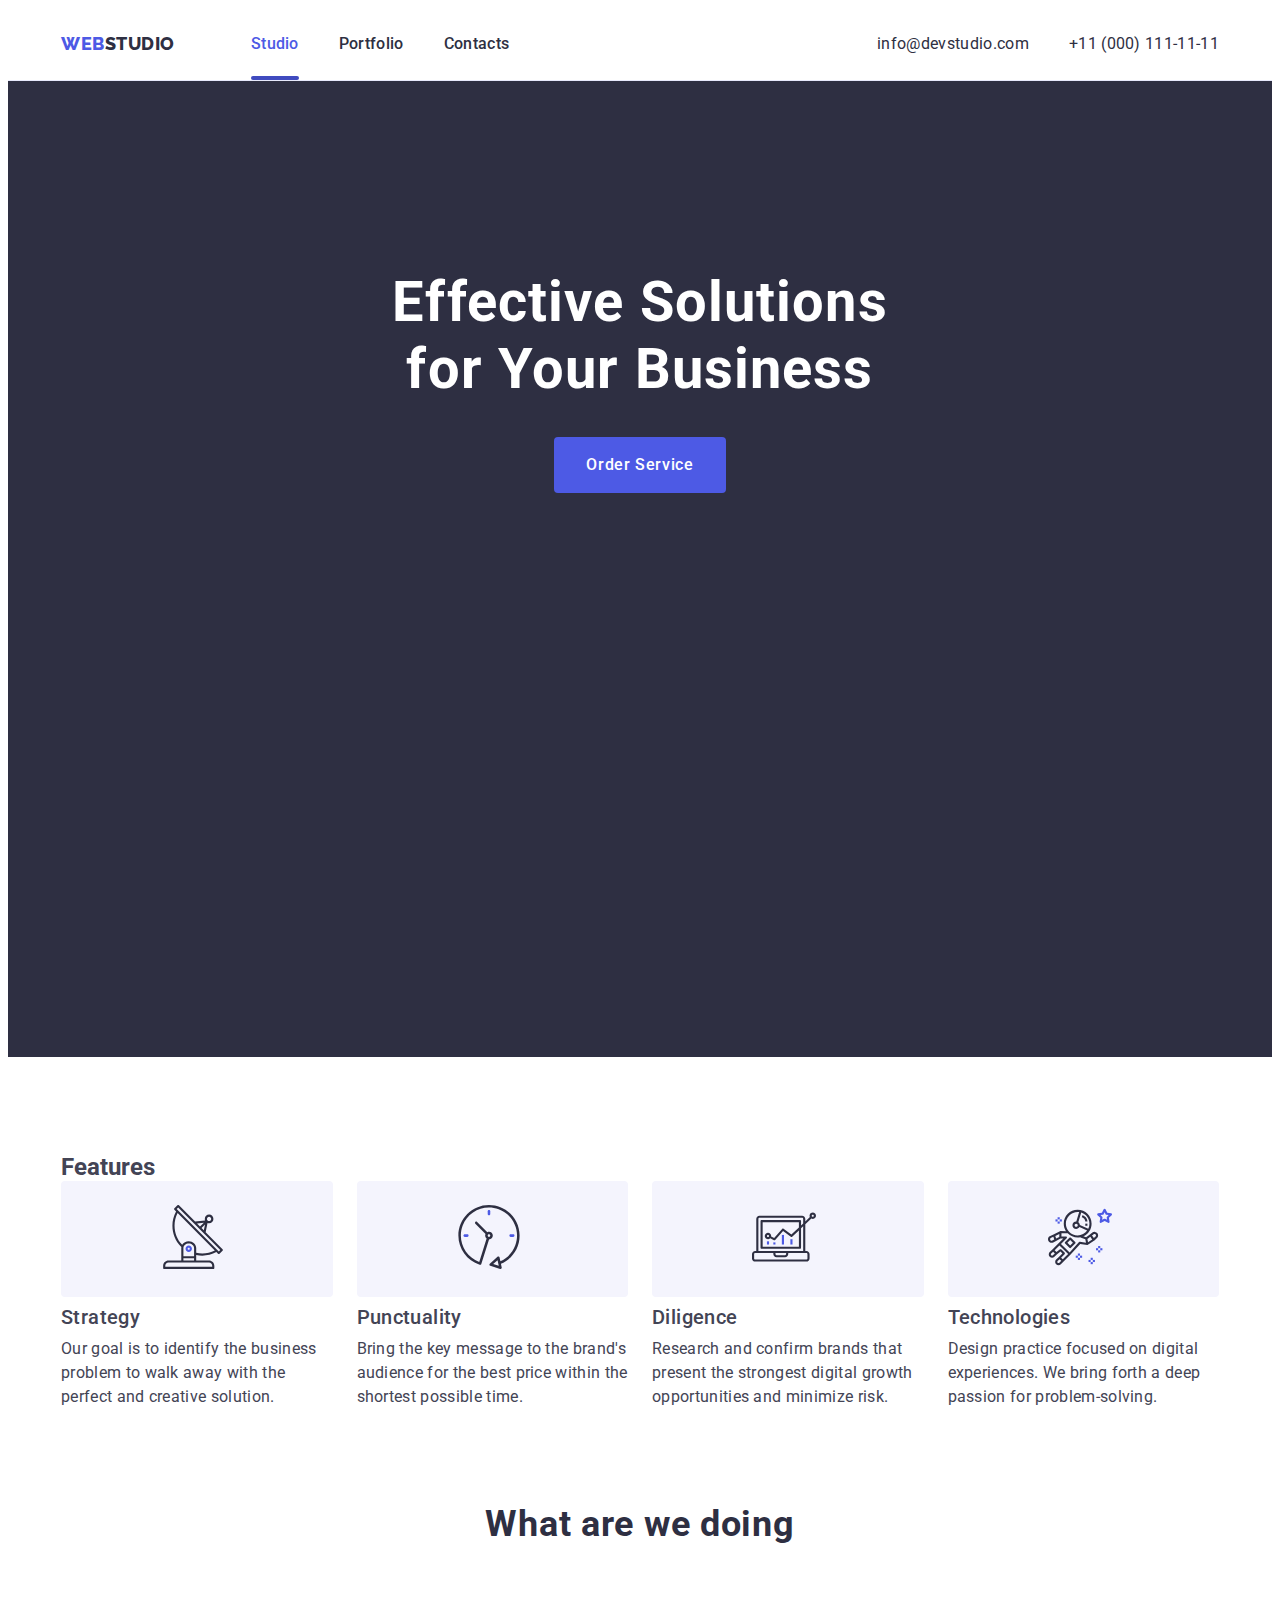
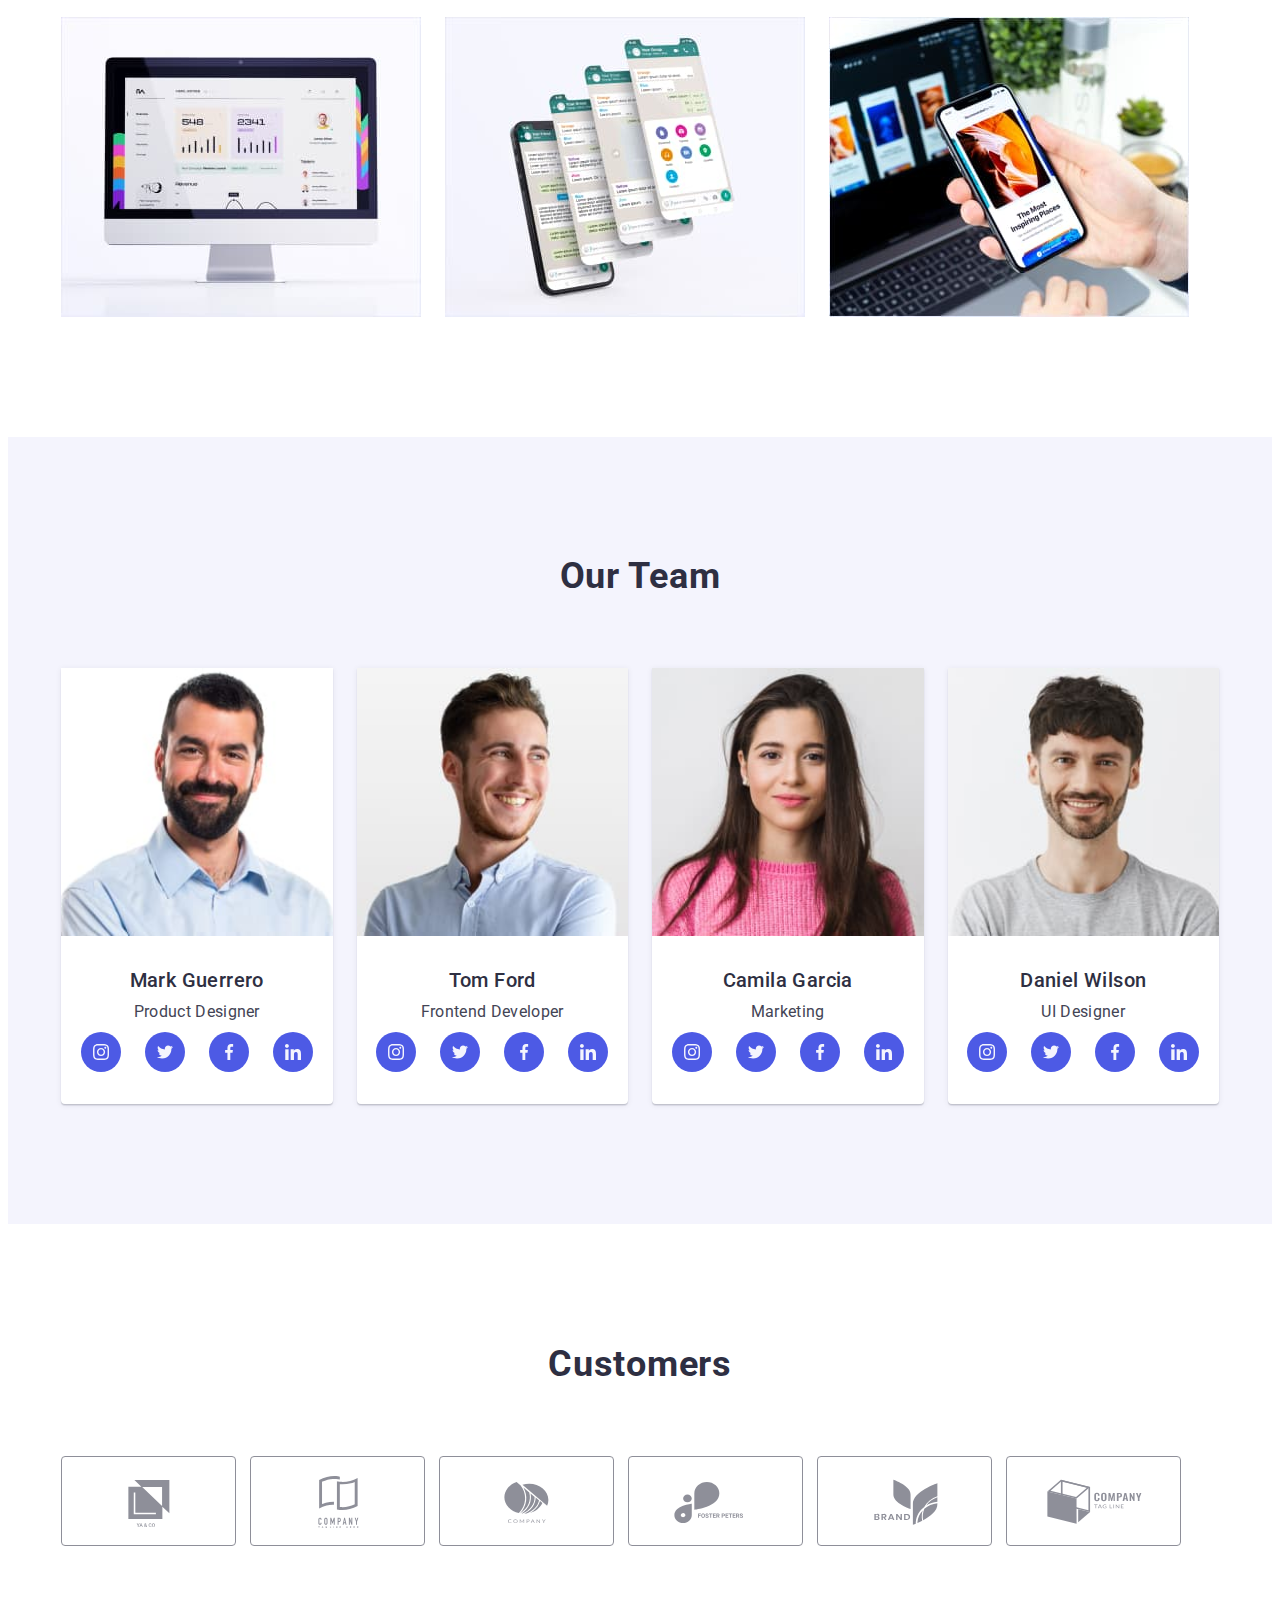
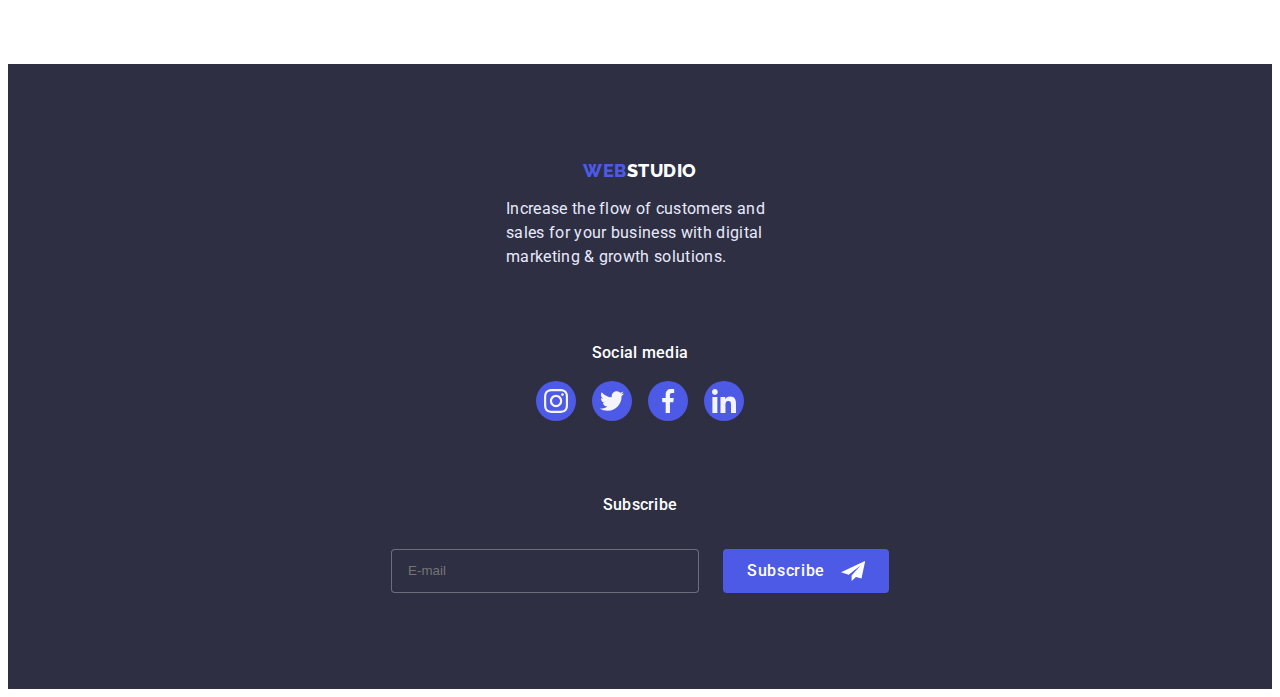
==== commit a582fd8b: "1" ====
--- a/index.html
+++ b/index.html
@@ -23,8 +23,8 @@
     <header class="header">
         <div class="container heder-container">
             <nav class="header-navigation">
-                <a href="./index.html" class="heder-logo link"> <span class="caption">Web</span>Studio</a>
-
+                <a href="./index.html" class="heder-logo link"> 
+                    <span class="caption">Web</span>Studio</a>
                 <ul class="header-list list">
                     <li class="header-item"> <a class="header-link link currrent" href="./index.html">Studio</a></li>
                     <li class="header-item"> <a class="header-link link " href="./portfolio.html">Portfolio</a></li>
@@ -39,7 +39,7 @@
             </address>
             <button type="button" class="mobile-menu-open" data-menu-open>
                 <svg class="mobile-menu-svg" width="32" height="22">
-                    <use href="./images/icons.svg#icon-charm-menu-hamburger"></use>
+                    <use href="./images/sprite.svg#icon-burger"></use>
                 </svg>
             </button>
         </div>
@@ -48,7 +48,7 @@
                 <div class="mobil-container">
                     <button type="button" class="mobile-menu-close" data-menu-close>
                         <svg class="mobile-menu-close-icon" width="8" height="8">
-                            <use href="./images/icons.svg#icon-close"></use>
+                            <use href="./images/sprite.svg#icon-close-btn"></use>
                         </svg>
                     </button>
                     <nav class="mob-menu-nav">
@@ -70,29 +70,28 @@
                         <ul class="mob-soc-list list">
                             <li class="mob-soc-item"><a href="" class="mob-soc-link">
                                     <svg class="mob-soc-icon" width="24" height="24">
-                                        <use href="./images/icons.svg#icon-instagram"></use>
+                                        <use href="./images/sprite.svg#icon-instagram"></use>
                                     </svg>
                                 </a></li>
                             <li class="mob-soc-item"><a href="" class="mob-soc-link">
                                     <svg class="mob-soc-icon" width="24" height="24">
-                                        <use href="./images/icons.svg#icon-twitter"></use>
+                                        <use href="./images/sprite.svg#icon-twitter"></use>
                                     </svg>
                                 </a></li>
                             <li class="mob-soc-item"><a href="" class="mob-soc-link">
                                     <svg class="mob-soc-icon" width="24" height="24">
-                                        <use href="./images/icons.svg#icon-facebook"></use>
+                                        <use href="./images/sprite.svg#icon-facebook"></use>
                                     </svg>
                                 </a></li>
                             <li class="mob-soc-item"><a href="" class="mob-soc-link">
                                     <svg class="mob-soc-icon" width="24" height="24">
-                                        <use href="./images/icons.svg#icon-linkedin"></use>
+                                        <use href="./images/sprite.svg#icon-linkedin"></use>
                                     </svg>
                                 </a></li>
                         </ul>
-                        </addres>
-
-                        </di>
-
+                        </address>
+                        </div>
+                        </div>
                 </div>
     </header>
 
@@ -111,7 +110,7 @@
                     <li class="about-item">
                         <div class="container-about">
                             <svg class="about-svg-icon" width="64" height="64">
-                                <use href="./images/icons.svg#icon-antenna"></use>
+                                <use href="./images/sprite.svg#icon-benefit-1"></use>
                             </svg>
                         </div>
                         <h3 class="about-title">Strategy</h3>
@@ -121,7 +120,7 @@
                     <li class="about-item">
                         <div class="container-about">
                             <svg class="about-svg-icon" width="64" height="64">
-                                <use href="./images/icons.svg#icon-clock"></use>
+                                <use href="../images/sprite.svg#icon-benefit-2"></use>
                             </svg>
                         </div>
                         <h3 class="about-title">Punctuality</h3>
@@ -131,7 +130,7 @@
                     <li class="about-item">
                         <div class="container-about">
                             <svg class="about-svg-icon" width="64" height="64">
-                                <use href="./images/icons.svg#icon-diagram"></use>
+                                <use href="./images/sprite.svg#icon-benefit-3"></use>
                             </svg>
                         </div>
                         <h3 class="about-title">Diligence</h3>
@@ -141,7 +140,7 @@
                     <li class="about-item">
                         <div class="container-about">
                             <svg class="about-svg-icon" width="64" height="64">
-                                <use href="./images/icons.svg#icon-astronaut"></use>
+                                <use href="./images/sprite.svg#icon-benefit-4"></use>
                             </svg>
                         </div>
                         <h3 class="about-title">Technologies</h3>
@@ -157,15 +156,15 @@
                 <h2 class="work-title">What are we doing</h2>
                 <ul class="work-list list">
                     <li class="work-item">
-                        <img srcset="./images/img1.jpg 1x, ./images/img2x-min.jpg 2x" src="./images/img1.jpg"
+                        <img srcset="./images/aboutUs1.jpg 1x, ./images/AboutUs1@2x  2x" src="./images/aboutUs1.jpg"
                             alt="monitor" width="360">
                     </li>
                     <li class="work-item">
-                        <img srcset="./images/img2.jpg 1x, ./images/img-2-2x.jpg 2x" src="./images/img2.jpg"
+                        <img srcset="./images/aboutUs2.jpg 1x, ./images/AboutUs2@2x 2x" src="./images/aboutUs2.jpg"
                             alt="telephone" width="360">
                     </li>
                     <li class="work-item">
-                        <img srcset="./images/img3.jpg 1x, ./images/img-3-2x.jpg 2x" src="./images/img3.jpg"
+                        <img srcset="./images/aboutUs3.jpg 1x, ./images/AboutUs3@2x 2x" src="./images/aboutUs3.jpg"
                             alt="phone and computer" width="360">
                     </li>
                 </ul>
@@ -176,7 +175,7 @@
                 <h2 class="team-title">Our Team</h2>
                 <ul class="team-list list">
                     <li class="team-item  shadow-team">
-                        <img srcset="./images/mark.jpg 1x, ./images/mark-2x.jpg 2x" src="./images/mark.jpg"
+                        <img srcset="./images/team1.jpg 1x, ./images/team1@2x 2x" src="./images/team1.jpg"
                             alt="markguerrero" width="264">
                         <div class="team-name">
                             <h3 class="team-subject">Mark Guerrero</h3>
@@ -184,22 +183,22 @@
                             <ul class="team-soc-list list">
                                 <li class="team-soc-item"><a href="" class="team-soc-link">
                                         <svg class="team-soc-icon" width="16" height="16">
-                                            <use href="./images/icons.svg#icon-instagram"></use>
-                                        </svg>
-                                    </a></li>
-                                <li class="team-soc-item"><a href="" class="team-soc-link">
-                                        <svg class="team-soc-icon" width="16" height="16">
-                                            <use href="./images/icons.svg#icon-twitter"></use>
-                                        </svg>
-                                    </a></li>
-                                <li class="team-soc-item"><a href="" class="team-soc-link">
-                                        <svg class="team-soc-icon" width="16" height="16">
-                                            <use href="./images/icons.svg#icon-facebook"></use>
-                                        </svg>
-                                    </a></li>
-                                <li class="team-soc-item"><a href="" class="team-soc-link">
-                                        <svg class="team-soc-icon" width="16" height="16">
-                                            <use href="./images/icons.svg#icon-linkedin"></use>
+                                            <use href="./images/sprite.svg#icon-instagram"></use>
+                                        </svg>
+                                    </a></li>
+                                <li class="team-soc-item"><a href="" class="team-soc-link">
+                                        <svg class="team-soc-icon" width="16" height="16">
+                                            <use href="./images/sprite.svg#icon-twitter"></use>
+                                        </svg>
+                                    </a></li>
+                                <li class="team-soc-item"><a href="" class="team-soc-link">
+                                        <svg class="team-soc-icon" width="16" height="16">
+                                            <use href="./images/sprite.svg#icon-facebook"></use>
+                                        </svg>
+                                    </a></li>
+                                <li class="team-soc-item"><a href="" class="team-soc-link">
+                                        <svg class="team-soc-icon" width="16" height="16">
+                                            <use href="./images/sprite.svg#icon-linkedin"></use>
                                         </svg>
                                     </a></li>
                             </ul>
@@ -207,7 +206,7 @@
                         </div>
                     </li>
                     <li class="team-item shadow-team">
-                        <img srcset="./images/tom.jpg 1x, ./images/tom-2x.jpg 2x" src="./images/tom.jpg" alt="tomford"
+                        <img srcset="./images/team2.jpg 1x, ./images/team2@2x 2x" src="./images/team2.jpg" alt="tomford"
                             width="264">
                         <div class="team-name">
                             <h3 class="team-subject">Tom Ford</h3>
@@ -215,29 +214,29 @@
                             <ul class="team-soc-list list">
                                 <li class="team-soc-item"><a href="" class="team-soc-link">
                                         <svg class="team-soc-icon" width="16" height="16">
-                                            <use href="./images/icons.svg#icon-instagram"></use>
-                                        </svg>
-                                    </a></li>
-                                <li class="team-soc-item"><a href="" class="team-soc-link">
-                                        <svg class="team-soc-icon" width="16" height="16">
-                                            <use href="./images/icons.svg#icon-twitter"></use>
-                                        </svg>
-                                    </a></li>
-                                <li class="team-soc-item"><a href="" class="team-soc-link">
-                                        <svg class="team-soc-icon" width="16" height="16">
-                                            <use href="./images/icons.svg#icon-facebook"></use>
-                                        </svg>
-                                    </a></li>
-                                <li class="team-soc-item"><a href="" class="team-soc-link">
-                                        <svg class="team-soc-icon" width="16" height="16">
-                                            <use href="./images/icons.svg#icon-linkedin"></use>
+                                            <use href="./images/sprite.svg#icon-instagram"></use>
+                                        </svg>
+                                    </a></li>
+                                <li class="team-soc-item"><a href="" class="team-soc-link">
+                                        <svg class="team-soc-icon" width="16" height="16">
+                                            <use href="./images/sprite.svg#icon-twitter"></use>
+                                        </svg>
+                                    </a></li>
+                                <li class="team-soc-item"><a href="" class="team-soc-link">
+                                        <svg class="team-soc-icon" width="16" height="16">
+                                            <use href="./images/sprite.svg#icon-facebook"></use>
+                                        </svg>
+                                    </a></li>
+                                <li class="team-soc-item"><a href="" class="team-soc-link">
+                                        <svg class="team-soc-icon" width="16" height="16">
+                                            <use href="./images/sprite.svg#icon-linkedin"></use>
                                         </svg>
                                     </a></li>
                             </ul>
                         </div>
                     </li>
                     <li class="team-item shadow-team">
-                        <img srcset="./images/camila.jpg 1x, ./images/camila-2x.jpg 2x" src="./images/camila.jpg"
+                        <img srcset="./images/team3.jpg 1x, ./images/team3@2x 2x" src="./images/team3.jpg"
                             alt="camilagarcia" width="264">
                         <div class="team-name">
                             <h3 class="team-subject">Camila Garcia</h3>
@@ -245,29 +244,29 @@
                             <ul class="team-soc-list list">
                                 <li class="team-soc-item"><a href="" class="team-soc-link">
                                         <svg class="team-soc-icon" width="16" height="16">
-                                            <use href="./images/icons.svg#icon-instagram"></use>
-                                        </svg>
-                                    </a></li>
-                                <li class="team-soc-item"><a href="" class="team-soc-link">
-                                        <svg class="team-soc-icon" width="16" height="16">
-                                            <use href="./images/icons.svg#icon-twitter"></use>
-                                        </svg>
-                                    </a></li>
-                                <li class="team-soc-item"><a href="" class="team-soc-link">
-                                        <svg class="team-soc-icon" width="16" height="16">
-                                            <use href="./images/icons.svg#icon-facebook"></use>
-                                        </svg>
-                                    </a></li>
-                                <li class="team-soc-item"><a href="" class="team-soc-link">
-                                        <svg class="team-soc-icon" width="16" height="16">
-                                            <use href="./images/icons.svg#icon-linkedin"></use>
+                                            <use href="./images/sprite.svg#icon-instagram"></use>
+                                        </svg>
+                                    </a></li>
+                                <li class="team-soc-item"><a href="" class="team-soc-link">
+                                        <svg class="team-soc-icon" width="16" height="16">
+                                            <use href="./images/sprite.svg#icon-twitter"></use>
+                                        </svg>
+                                    </a></li>
+                                <li class="team-soc-item"><a href="" class="team-soc-link">
+                                        <svg class="team-soc-icon" width="16" height="16">
+                                            <use href="./images/sprite.svg#icon-facebook"></use>
+                                        </svg>
+                                    </a></li>
+                                <li class="team-soc-item"><a href="" class="team-soc-link">
+                                        <svg class="team-soc-icon" width="16" height="16">
+                                            <use href="./images/sprite.svg#icon-linkedin"></use>
                                         </svg>
                                     </a></li>
                             </ul>
                         </div>
                     </li>
                     <li class="team-item shadow-team">
-                        <img srcset="./images/daniel.jpg 1x, ./images/daniel-2x.jpg 2x" src="./images/daniel.jpg"
+                        <img srcset="./images/team4.jpg 1x, ./images/team4@2x.jpg 2x" src="./images/team4.jpg"
                             alt="danielwilson" width="264">
                         <div class="team-name">
                             <h3 class="team-subject">Daniel Wilson</h3>
@@ -275,22 +274,22 @@
                             <ul class="team-soc-list list">
                                 <li class="team-soc-item"><a href="" class="team-soc-link">
                                         <svg class="team-soc-icon" width="16" height="16">
-                                            <use href="./images/icons.svg#icon-instagram"></use>
-                                        </svg>
-                                    </a></li>
-                                <li class="team-soc-item"><a href="" class="team-soc-link">
-                                        <svg class="team-soc-icon" width="16" height="16">
-                                            <use href="./images/icons.svg#icon-twitter"></use>
-                                        </svg>
-                                    </a></li>
-                                <li class="team-soc-item"><a href="" class="team-soc-link">
-                                        <svg class="team-soc-icon" width="16" height="16">
-                                            <use href="./images/icons.svg#icon-facebook"></use>
-                                        </svg>
-                                    </a></li>
-                                <li class="team-soc-item"><a href="" class="team-soc-link">
-                                        <svg class="team-soc-icon" width="16" height="16">
-                                            <use href="./images/icons.svg#icon-linkedin"></use>
+                                            <use href="./images/sprite.svg#icon-instagram"></use>
+                                        </svg>
+                                    </a></li>
+                                <li class="team-soc-item"><a href="" class="team-soc-link">
+                                        <svg class="team-soc-icon" width="16" height="16">
+                                            <use href="./images/sprite.svg#icon-twitter"></use>
+                                        </svg>
+                                    </a></li>
+                                <li class="team-soc-item"><a href="" class="team-soc-link">
+                                        <svg class="team-soc-icon" width="16" height="16">
+                                            <use href="./images/sprite.svg#icon-facebook"></use>
+                                        </svg>
+                                    </a></li>
+                                <li class="team-soc-item"><a href="" class="team-soc-link">
+                                        <svg class="team-soc-icon" width="16" height="16">
+                                            <use href="./images/sprite.svg#icon-linkedin"></use>
                                         </svg>
                                     </a></li>
                             </ul>
@@ -306,37 +305,37 @@
                     <li class="customers-item">
                         <a href="" class="customers-link link">
                             <svg class="customers-svg" width="104" height="56">
-                                <use href="./images/icons.svg#icon-Logo"></use>
+                                <use href="./images/sprite.svg#icon-customer-1"></use>
                             </svg>
                         </a>
                     </li>
                     <li class="customers-item"> <a href="" class="customers-link link">
                             <svg class="customers-svg" width="104" height="56">
-                                <use href="./images/icons.svg#icon-Logo-1"></use>
+                                <use href="./images/sprite.svg#icon-customer-2"></use>
                             </svg>
                         </a></li>
                     <li class="customers-item"> <a href="" class="customers-link link">
                             <svg class="customers-svg" width="104" height="56">
-                                <use href="./images/icons.svg#icon-Logo-2"></use>
+                                <use href="./images/sprite.svg#icon-customer-3"></use>
                             </svg>
                         </a></li>
                     <li class="customers-item"> <a href="" class="customers-link link">
                             <svg class="customers-svg" width="104" height="56">
-                                <use href="./images/icons.svg#icon-Logo-3"></use>
+                                <use href="./images/sprite.svg#icon-customer-4"></use>
                             </svg>
                         </a></li>
                     <li class="customers-item"> <a href="" class="customers-link link">
                             <svg class="customers-svg" width="104" height="56">
-                                <use href="./images/icons.svg#icon-Logo-4"></use>
+                                <use href="./images/sprite.svg#icon-customer-5"></use>
                             </svg>
                         </a></li>
                     <li class="customers-item"> <a href="" class="customers-link link">
                             <svg class="customers-svg" width="104" height="56">
-                                <use href="./images/icons.svg#icon-Logo-5"></use>
-                            </svg>
-                        </a></li>
-                </ul>
-                </dv>
+                                <use href="./images/sprite.svg#icon-customer-6"></use>
+                            </svg>
+                        </a></li>
+                </ul>
+                </div>
 
         </section>
     </main>
@@ -352,22 +351,22 @@
                 <ul class="footer-soc list">
                     <li class="footer-item"><a href="" class="footer-link-soc link">
                             <svg class="footer-svg" width="24" height="24">
-                                <use href="./images/icons.svg#icon-instagram"></use>
+                                <use href="./images/sprite.svg#icon-instagram"></use>
                             </svg>
                         </a></li>
                     <li class="footer-item"><a href="" class="footer-link-soc link">
                             <svg class="footer-svg" width="24" height="24">
-                                <use href="./images/icons.svg#icon-twitter"></use>
+                                <use href="./images/sprite.svg#icon-twitter"></use>
                             </svg>
                         </a></li>
                     <li class="footer-item"><a href="" class="footer-link-soc link">
                             <svg class="footer-svg" width="24" height="24">
-                                <use href="./images/icons.svg#icon-facebook"></use>
+                                <use href="./images/sprite.svg#icon-facebook"></use>
                             </svg>
                         </a></li>
                     <li class="footer-item"><a href="" class="footer-link-soc link">
                             <svg class="footer-svg" width="24" height="24">
-                                <use href="./images/icons.svg#icon-linkedin"></use>
+                                <use href="./images/sprite.svg#icon-linkedin"></use>
                             </svg>
                         </a></li>
                 </ul>
@@ -381,7 +380,7 @@
                     </label>
                     <button class="footer-submit-btn" type="submit">Subscribe
                         <svg class="footer-submit-svg" width="24" height="24">
-                            <use href="./images/icons.svg#icon-subscribe"></use>
+                            <use href="./images/sprite.svg#icon-telegram-subscr"></use>
                         </svg>
                     </button>
                 </form>
@@ -392,47 +391,48 @@
         <div class="modal">
             <button type="button" class="modal-close" data-modal-close>
                 <svg class="modal-svg" width="8" height="8">
-                    <use href="./images/icons.svg#icon-close"></use>
+                    <use href="./images/sprite.svg#icon-close-btn"></use>
                 </svg>
             </button>
             <p class="modal-title">Leave your contacts and we will call you back</p>
             <form class="modal-form">
-                <label class="modal-form-field">
-                    <span class="input-text">Name</span>
-                    <span class="modal-name">
-                        <input class="modal-input" type="text" name="Name" id="Name" required pattern="[a-zA-Zа-яА-Я]+"
-                            minlength="3" />
-                        <svg class="modal-svg-input" width="18" height="18">
-                            <use href="./images/icons.svg#icon-name"></use>
-                        </svg>
-                    </span>
-                </label>
-                <label class="modal-form-field">
-                    <span class="input-text">Phone</span>
-                    <span class="modal-phone">
-                        <input class="modal-input" type="tel" name="Phone" id="Phone" required minlength="9" />
-                        <svg class="modal-svg-input" width="18" height="24">
-                            <use href="./images/icons.svg#icon-telephone"></use>
-                        </svg>
-                    </span>
-                </label>
-                <label class="modal-form-field">
-                    <span class="input-text">Email</span>
-                    <span class="modal-email">
-                        <input class="modal-input" type="email" name="Email" id="Email" required
-                            pattern="([A-z0-9_.-]{1,})@([A-z0-9_.-]{1,}).([A-z]{2,8})" />
-                        <svg class="modal-svg-input" width="18" height="24">
-                            <use href="./images/icons.svg#icon-emaill"></use>
-                        </svg>
-                    </span>
-                </label>
-                <label class="modal-form-comment">
-                    <span class="input-text">Comment</span>
-                    <textarea class="modal-comment" name="comment" placeholder="Text input"></textarea>
-                </label>
+            <label class="modal-form-field">
+                <span class="modal-form-input-text">Name</span>
+                <span class="modal-form-input-wrapper">
+                    <input type="text" name="user_name" class="modal-form-input" required pattern="^[a-zA-Zа-яА-Я ]+$"
+                        minlength="2" />
+                    <svg class="modal-form-input-icon" width="12" height="12">
+                        <use href="./images/sprite.svg#icon-user-icon"></use>
+                    </svg>
+                </span>
+            </label>
+            <label class="modal-form-field">
+                <span class="modal-form-input-text">Phone</span>
+                <span class="modal-form-input-wrapper">
+                    <input type="tel" name="user-phone" class="modal-form-input" required
+                        pattern="[0-9]{3}-[0-9]{3}-[0-9]{2}-[0-9]{2}" title="xxx-xxx-xx-xx" />
+                    <svg class="modal-form-input-icon" width="12" height="12">
+                        <use href="./images/sprite.svg#icon-phone-icon"></use>
+                    </svg>
+                </span>
+            </label>
+            <label class="modal-form-field">
+                <span class="modal-form-input-text">Email</span>
+                <span class="modal-form-input-wrapper">
+                    <input type="email" name="user_mail" class="modal-form-input" required />
+                    <svg class="modal-form-input-icon" width="12" height="12">
+                        <use href="./images/sprite.svg#icon-mail-icon"></use>
+                    </svg>
+                </span>
+            </label>
+            <label class="modal-form-field-com">
+                <span class="modal-form-input-text">Comment</span>
+                <textarea name="user-message" class="modal-form-message" placeholder="Text input"></textarea>
+            </label>
+
                 <label class="modal-form-checkbox">
                     <input class="input-checkbox visually-hidden" type="checkbox" id="policy" required>
-                    <label for="policy" class="check-text">I accept the terms and conditions of the&nbsp; <a
+                    <label form="policy" class="check-text">I accept the terms and conditions of the&nbsp; <a
                             class="modal-link" href="#">Privacy Policy</a> </label>
                 </label>
                 <button class="modal-submit-btn" type="submit">Send</button>
--- a/css/styles.css
+++ b/css/styles.css
@@ -12,8 +12,6 @@
 }
 
 
-
-/*  */
 body {
     font-family: 'Roboto', sans-serif;
     background-color: var(--fons-color);
@@ -88,7 +86,6 @@
     padding-top: 72px;
     background-color: #FCFCFC;
     border-radius: 4px;
-
 }
 
 .modal-close {
@@ -104,8 +101,7 @@
     color: #000000;
     border-radius: 50%;
     border: 1px solid rgba(0, 0, 0, 0.1);
-    transition: background-color 250ms cubic-bezier(0.4, 0, 0.2, 1),
-        color 250ms cubic-bezier(0.4, 0, 0.2, 1);
+    transition: background-color 250ms cubic-bezier(0.4, 0, 0.2, 1), color 250ms cubic-bezier(0.4, 0, 0.2, 1);
     cursor: pointer;
 }
 
@@ -142,114 +138,85 @@
 .modal-form {
     display: flex;
     flex-direction: column;
-    background: #FCFCFC;
-
-}
-
-.modal-input {
+}
+
+.modal-form-input {
+    width: 100%;
     height: 40px;
-    width: 360px;
-    outline: transparent;
-    border: 1px solid rgba(33, 33, 33, 0.2);
+    border: 1px solid rgba(46, 47, 66, 0.2);
     border-radius: 4px;
     padding-left: 38px;
+    font-family: 'Roboto';
+    font-style: normal;
+    font-weight: 400;
+    font-size: 12px;
+    line-height: 1.17;
+    letter-spacing: 0.04em;
     transition: border-color 250ms cubic-bezier(0.4, 0, 0.2, 1);
-
-}
-
-.modal-input:focus,
-.modal-input:hover {
-    border-color: var(--mein-btn-color);
-}
-
-.modal-input:focus+.modal-svg-input {
-    fill: var(--mein-btn-color);
-}
-
-.modal-form-comment {
-    margin-bottom: 16px;
-}
-
-.modal-comment {
-    width: 360px;
-    height: 120px;
-    border-radius: 4px;
-    border: 1px solid rgba(33, 33, 33, 0.2);
-    padding-left: 16px;
-}
-
-.modal-form-field {}
-
-.modal-form-input-descr {}
-
-.modal-svg-input {}
+}
+
+.modal-form-input-text {
+    display: block;
+    font-family: 'Roboto';
+    font-style: normal;
+    font-weight: 400;
+    font-size: 12px;
+    line-height: 1.17;
+    letter-spacing: 0.04em;
+    color: #8E8F99;
+    margin-bottom: 4px;
+}
+
+.modal-form-input-wrapper {
+    position: relative;
+}
+
+.modal-form-input-icon {
+    position: absolute;
+    top: 50%;
+    left: 0;
+    transform: translate(0, -50%);
+    left: 19px;
+    transition: fill 250ms cubic-bezier(0.4, 0, 0.2, 1);
+}
+
+.modal-form-input:focus {
+    outline: none;
+    border-color: #4D5AE5;
+}
+
+.modal-form-input:focus+.modal-form-input-icon {
+    fill: #4D5AE5;
+}
 
 .modal-form-field {
     margin-bottom: 8px;
 }
 
-.input-text {
-    font-family: "Roboto", sans-serif;
+.modal-form-field-com {
+    margin-bottom: 16px;
+}
+
+.modal-form-message {
+    font-family: 'Roboto';
+    font-style: normal;
+    font-weight: 400;
     font-size: 12px;
     line-height: 1.17;
-    letter-spacing: 0.01em;
-    margin-bottom: 4px;
-    color: #8e8f99;
-    display: inline-block;
-    margin-bottom: 4px;
-}
-
-.modal-name {
-    position: relative;
-
-}
-
-.modal-svg-input {
-    position: absolute;
-    left: 16px;
-    top: 50%;
-    transform: translateY(-50%);
-    transition: fill 250ms cubic-bezier(0.4, 0, 0.2, 1);
-}
-
-.modal-phone {
-    position: relative;
-}
-
-
-
-.modal-email {
-    position: relative;
-}
-
-.modal-comment {
+    letter-spacing: 0.04em;
+    resize: none;
     width: 100%;
     height: 120px;
     padding: 8px 16px;
-    resize: none;
-    border: 1px solid rgba(33, 33, 33, 0.2);
+    border: 1px solid rgba(46, 47, 66, 0.2);
     border-radius: 4px;
     transition: border-color 250ms cubic-bezier(0.4, 0, 0.2, 1);
 }
 
-.modal-comment::placeholder {
-    font-family: 'Roboto';
-    font-style: normal;
-    font-weight: 400;
-    font-size: 12px;
-    line-height: 14px;
-    letter-spacing: 0.04em;
-    color: #757575;
-}
-
-.modal-comment:focus,
-.modal-comment:hover {
-    border-color: var(--mein-btn-color);
-}
-
-.modal-form-checkbox {}
-
-
+.modal-form-message:focus {
+    outline: none;
+    border-color: #4D5AE5;
+}
 .input-checkbox {
     transition: background-color 250ms cubic-bezier(0.4, 0, 0.2, 1);
 }
@@ -979,7 +946,6 @@
     border: 1px solid rgba(255, 255, 255, 0.3);
     border-radius: 4px;
     background-color: #2E2F42;
-
 }
 
 .footer-submit-btn {
@@ -1005,136 +971,129 @@
 }
 
 /*---------------------------------portfilio---------------*/
-.portfolio {
-    padding-top: 96px;
-    padding-bottom: 120px;
-}
-
-
-.portfolio-btn {
-    display: flex;
-    flex-direction: row;
+.filter-section {
+    padding: 96px 0 120px 0;
+}
+
+.filter-list {
+    gap: 24px;
+    display: flex;
     justify-content: center;
-    align-items: center;
+
+}
+
+.item-app .container {
+    margin-bottom: 38px;
+
+}
+
+.item-app-next .container {
+    margin-bottom: 48px;
+}
+
+.list-row {
+    margin-top: 72px;
+    display: flex;
+    column-gap: 24px;
+    row-gap: 48px;
+    flex-wrap: wrap;
+    list-style: none;
+
+}
+
+.cards-row {
+    width: calc((100% - 48px) / 3);
+    box-sizing: border-box;
+    background-color: #FFFFFF;
+    row-gap: 48px;
+}
+
+.no-gap-card {
+    display: block;
+    width: 100%;
+    height: auto;
+    flex-wrap: wrap;
+}
+
+.cards-row-img {
+    position: relative;
+    overflow: hidden;
+}
+
+.overlay {
+    position: absolute;
+    left: 0;
+    top: 0;
+    width: 100%;
+    height: 100%;
+    padding-top: 40px;
+    padding-left: 32px;
+    padding-right: 32px;
+    padding-bottom: 40px;
+    color: #F4F4FD;
+    background-color: #4D5AE5;
+    overflow-y: auto;
+
+    transform: translate(0, 100%);
+    transition: transform 250ms cubic-bezier(0.4, 0, 0.2, 1);
+}
+
+.cards-row-interactive:focus .overlay,
+.cards-row-interactive:hover .overlay {
+    transform: translate(0, 0);
+}
+
+.btn-item {
+    font-family: 'Roboto';
+    font-style: normal;
+    font-weight: 500;
+    font-size: 16px;
+    line-height: 1.5;
+    text-align: center;
+    letter-spacing: 0.04em;
+    color: #4D5AE5;
+    background: #F4F4FD;
+    border-radius: 4px;
     padding: 12px 24px;
     border: 1px solid #E7E9FC;
     border-radius: 4px;
-    font-family: 'Roboto';
-    font-weight: 500;
-    font-size: 16px;
-    line-height: 1.5;
-    letter-spacing: 0.04em;
-    color: var(--mein-btn-color);
-    background-color: var(--second-btn-color);
+    transition: color 250ms cubic-bezier(0.4, 0, 0.2, 1), background 250ms cubic-bezier(0.4, 0, 0.2, 1), box-shadow 250ms cubic-bezier(0.4, 0, 0.2, 1), border 250ms cubic-bezier(0.4, 0, 0.2, 1);
+}
+
+.btn-item:hover,
+.btn-item:focus {
+    color: #FFFFFF;
+    background: #404BBF;
+    box-shadow: 0px 3px 1px rgba(0, 0, 0, 0.1), 0px 2px 1px rgba(0, 0, 0, 0.08), 0px 2px 2px rgba(0, 0, 0, 0.12);
+    border: 1px solid #404BBF;
+}
+
+.button {
     cursor: pointer;
-    transition: background-color 250ms cubic-bezier(0.4, 0, 0.2, 1),
-        color 250ms cubic-bezier(0.4, 0, 0.2, 1),
-        box-shadow 250ms cubic-bezier(0.4, 0, 0.2, 1), border-color 250ms cubic-bezier(0.4, 0, 0.2, 1);
-
-
-}
-
-.portfolio-btn:active,
-.portfolio-btn:hover,
-.portfolio-btn:focus {
-    color: var(--mein-title-color);
-    background-color: var(--focus-btn-color);
-    box-shadow:
-        0px 3px 1px rgba(0, 0, 0, 0.1),
-        0px 2px 1px rgba(0, 0, 0, 0.08),
-        0px 2px 2px rgba(0, 0, 0, 0.12);
-    border-color: transparent;
-}
-
-
-.portfolio-nav-list {
-    display: flex;
-    gap: 24px;
-    justify-content: center;
-    margin-bottom: 72px;
-}
-
-.portfolio-list {
-    display: flex;
-    flex-wrap: wrap;
-    gap: 48px 24px;
-}
-
-.portfolio-item {}
-
-.portfolio-card-link:is(:focus, :hover) .portfolio-cover-text {
-    transform: translateY(0)
-}
-
-.portfolio-cover-wrap {
-    position: relative;
-    overflow: hidden;
-}
-
-.portfolio-cover-text {
-    position: absolute;
-    top: 0;
-    height: 100%;
-    width: 100%;
-    font-weight: 400;
-    font-size: 16px;
-    line-height: 24px;
-    letter-spacing: 0.02em;
-    padding: 40px 32px 164px 32px;
-    color: var(--second-btn-color);
-    background-color: var(--mein-btn-color);
-    transform: translateY(100%);
-    transition: transform 250ms cubic-bezier(0.4, 0, 0.2, 1);
-}
-
-.portfolio-card-link {
+}
+
+.visually-hiden {
+    display: none;
+}
+
+.row-text {
+    margin-top: 8px;
+}
+
+.cards-text {
+    border: 1px solid #E7E9FC;
+    border-top: none;
+    padding-bottom: 32px;
+    padding-left: 16px;
+    padding-top: 32px;
+}
+
+.cards-row-interactive {
     display: block;
-    transition: box-shadow 250ms cubic-bezier(0.4, 0, 0.2, 1);
-
-}
-
-.portfolio-card-link:hover,
-.portfolio-card-link:focus {
-    box-shadow:
-        0px 1px 6px rgba(46, 47, 66, 0.08),
-        0px 1px 1px rgba(46, 47, 66, 0.16),
-        0px 2px 1px rgba(46, 47, 66, 0.08);
-}
-
-
-.portfolio-item-text {
-    padding: 32px 16px 32px 16px;
-    border: 1px solid var(--bordeer-color);
-    border-top: 0;
-}
-
-.portfolio-title {
-
-    font-weight: 500;
-    font-size: 20px;
-    line-height: 1.2;
-    letter-spacing: 0.02em;
-    color: var(--second-title-color);
-    margin-bottom: 8px;
-}
-
-.portfolio-pre-title {
-    font-weight: 400;
-    font-size: 16px;
-    line-height: 1.5;
-    letter-spacing: 0.02em;
-    color: var(--Fourth-title-color);
-}
-
-.visually-hidden {
-    position: absolute;
-    white-space: nowrap;
-    width: 1px;
-    height: 1px;
-    overflow: hidden;
-    border: 0;
-    padding: 0;
-    clip: rect(0 0 0 0);
-    clip-path: inset(50%);
-    margin: -1px;
-}+    transition: box-shadow 250ms cubic-bezier(0.4, 0, 0.2, 1)
+}
+
+.cards-row-interactive:hover,
+.cards-row-interactive:focus {
+    box-shadow: 0px 1px 6px rgba(46, 47, 66, 0.08), 0px 1px 1px rgba(46, 47, 66, 0.16), 0px 2px 1px rgba(46, 47, 66, 0.08);
+}
--- a/css/tablet.css
+++ b/css/tablet.css
@@ -0,0 +1,101 @@
+@media screen and (min-width: 768px) {
+    .container {
+        max-width: 736px;
+    }
+
+    .header-list {
+        display: flex;
+        gap: 40px;
+    }
+
+    .mobile-menu-open {
+        display: none;
+    }
+
+    .adress-heder {
+        display: flex;
+        flex-direction: column;
+        font-family: 'Roboto';
+        font-style: normal;
+        font-weight: 400;
+        font-size: 12px;
+        line-height: 14px;
+        letter-spacing: 0.04em;
+    }
+
+    .header-tel {
+        margin-top: 6px;
+        margin-bottom: 6px;
+
+    }
+
+
+
+    .hero {
+        background-image: var(--linear-gradient),
+            url(../images/fon-tablet-min.jpg);
+        height: 436px;
+    }
+
+    @media (min-device-pixel-ratio: 2),
+    (min-resolution: 192dpi),
+    (min-resolution: 2dppx) {
+        .hero {
+            background-image: var(--linear-gradient),
+                url(../images/fon-tablet2x-min.jpg);
+        }
+    }
+
+    .hero-btn {
+        margin-top: 48px;
+    }
+
+
+    .hero-title {
+        font-size: 56px;
+        line-height: 1.07;
+        text-transform: none;
+        max-width: 496px;
+        max-height: 120px;
+    }
+
+    /* .container-about {
+        display: none;
+    } */
+    .about-item {
+        width: calc((100% - 24px) / 2);
+    }
+
+    .about-title {
+        text-transform: capitalize;
+        text-align: left;
+    }
+
+
+    /* .work {
+        display: none;
+    } */
+
+    .team>.container {
+        max-width: 552px;
+    }
+
+    .team-item {
+        width: calc((100% - 24px) / 2);
+    }
+
+    .customers-item {
+        width: calc((100% - 48px) / 3);
+
+    }
+}
+
+@media screen and (max-width: 1157px) {
+    .container-about {
+        display: none;
+    }
+
+    .work {
+        display: none;
+    }
+}--- a/css/desktop.css
+++ b/css/desktop.css
@@ -0,0 +1,88 @@
+@media screen and (min-width: 1200px) {
+
+    .adress-heder {
+        flex-direction: row;
+        gap: 40px;
+    }
+
+    .container {
+        max-width: 1158px;
+    }
+
+    .hero {
+        background-image: var(--linear-gradient),
+            url(../images/people-officee.jpg);
+        background-repeat: no-repeat;
+        background-position: center;
+        background-size: cover;
+        padding-top: 188px;
+        padding-bottom: 188px;
+        height: 600px;
+    }
+
+    @media (min-device-pixel-ratio: 2),
+    (min-resolution: 192dpi),
+    (min-resolution: 2dppx) {
+        .hero {
+            background-image: var(--linear-gradient),
+                url(../images/people-office2x-min.jpg);
+        }
+    }
+
+    .hero-title {
+        font-weight: 700;
+        font-size: 56px;
+        line-height: 1.2;
+        letter-spacing: 0.02em;
+        max-height: 120px;
+        color: var(--mein-title-color);
+        max-width: 500px;
+        margin: 0 auto;
+        margin-bottom: 48px;
+    }
+
+    .container-about {
+        padding: 24px 100px;
+        background-color: var(--second-btn-color);
+        margin-bottom: 8px;
+        border-radius: 4px;
+    }
+
+    .about-title {
+        font-weight: 500;
+        font-size: 20px;
+        line-height: 24px;
+    }
+
+    .about-pre-title {
+        font-weight: 400;
+    }
+
+    .about-item {
+        width: calc((100% - 72px) / 4);
+    }
+
+    .team>.container {
+        max-width: 1158px;
+    }
+
+    .team-item {
+        width: calc((100% - 72px) / 4);
+    }
+
+    .team {
+        padding-bottom: 120px;
+        padding-top: 120px;
+    }
+
+    .customers-item {
+        width: calc((100% - 120px) / 6);
+        height: 88px;
+    }
+
+    .Customers {
+        padding-top: 120px;
+        padding-bottom: 120px;
+    }
+
+}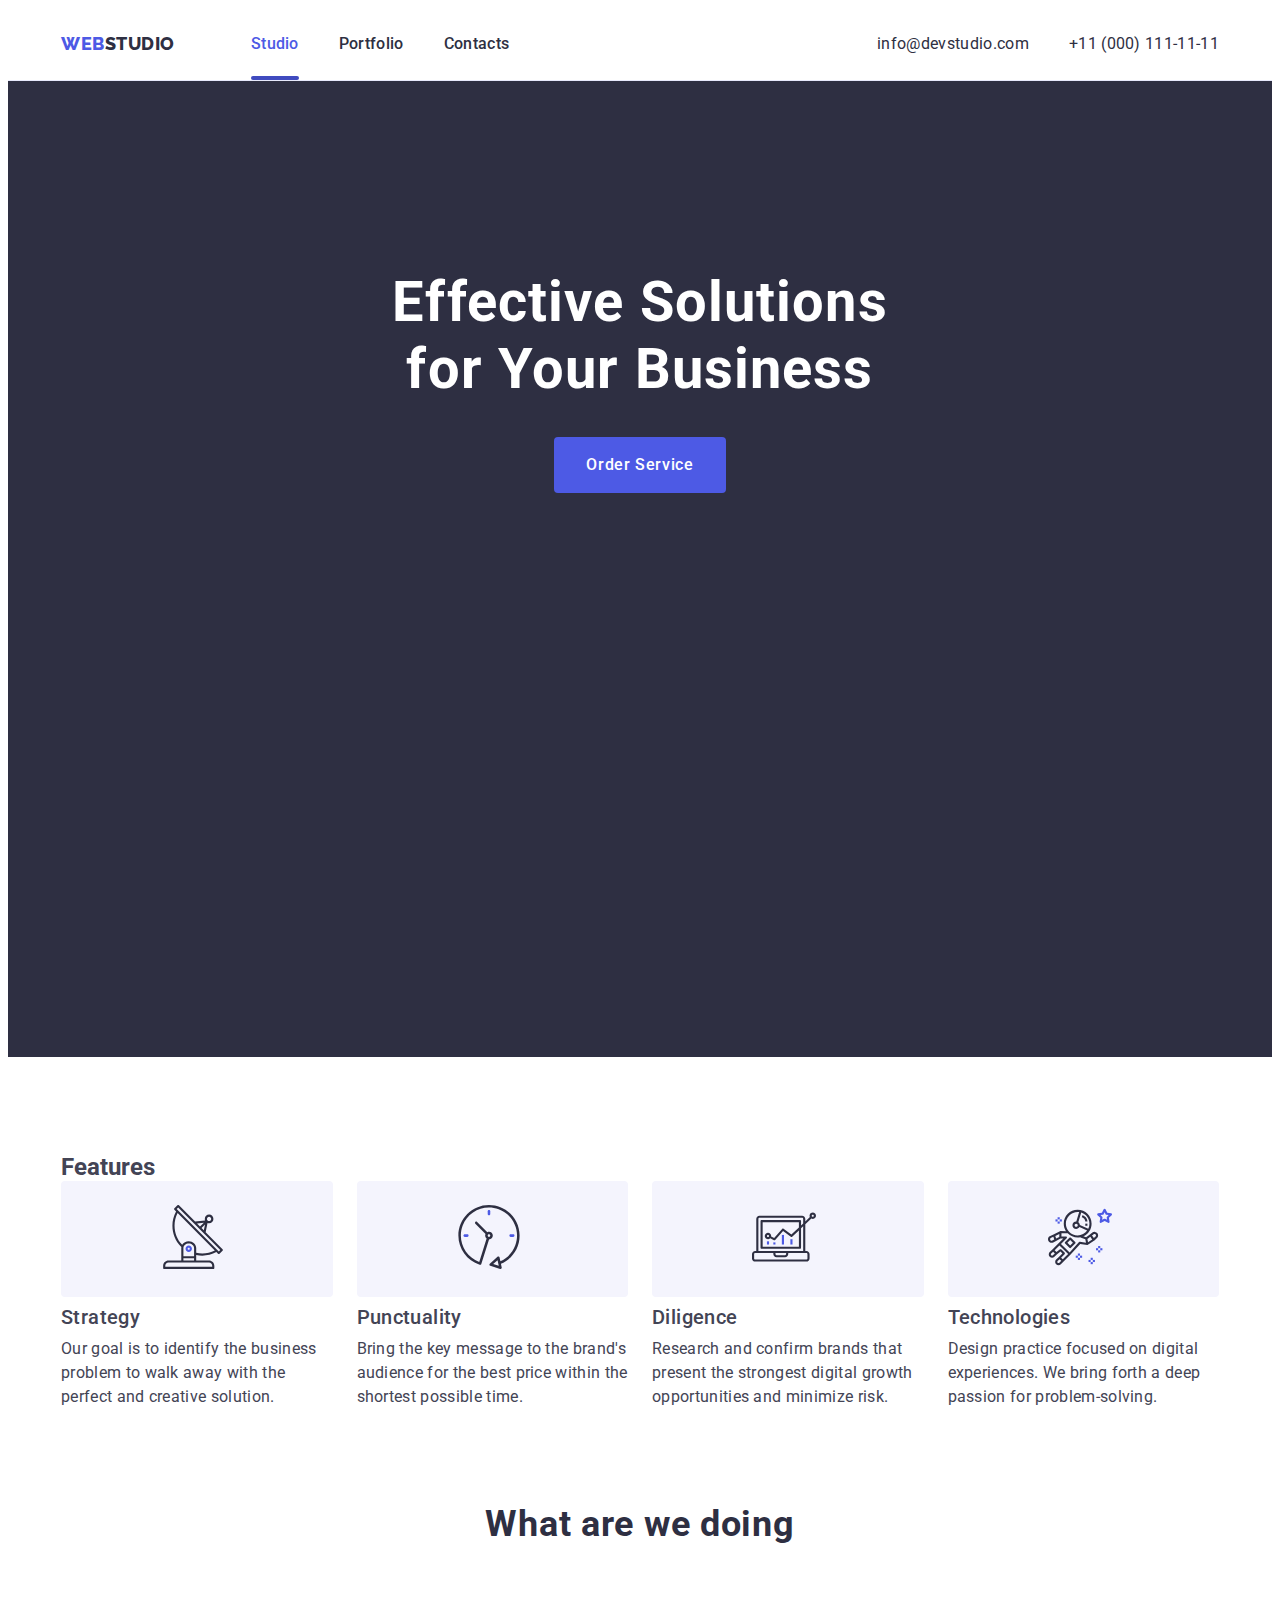
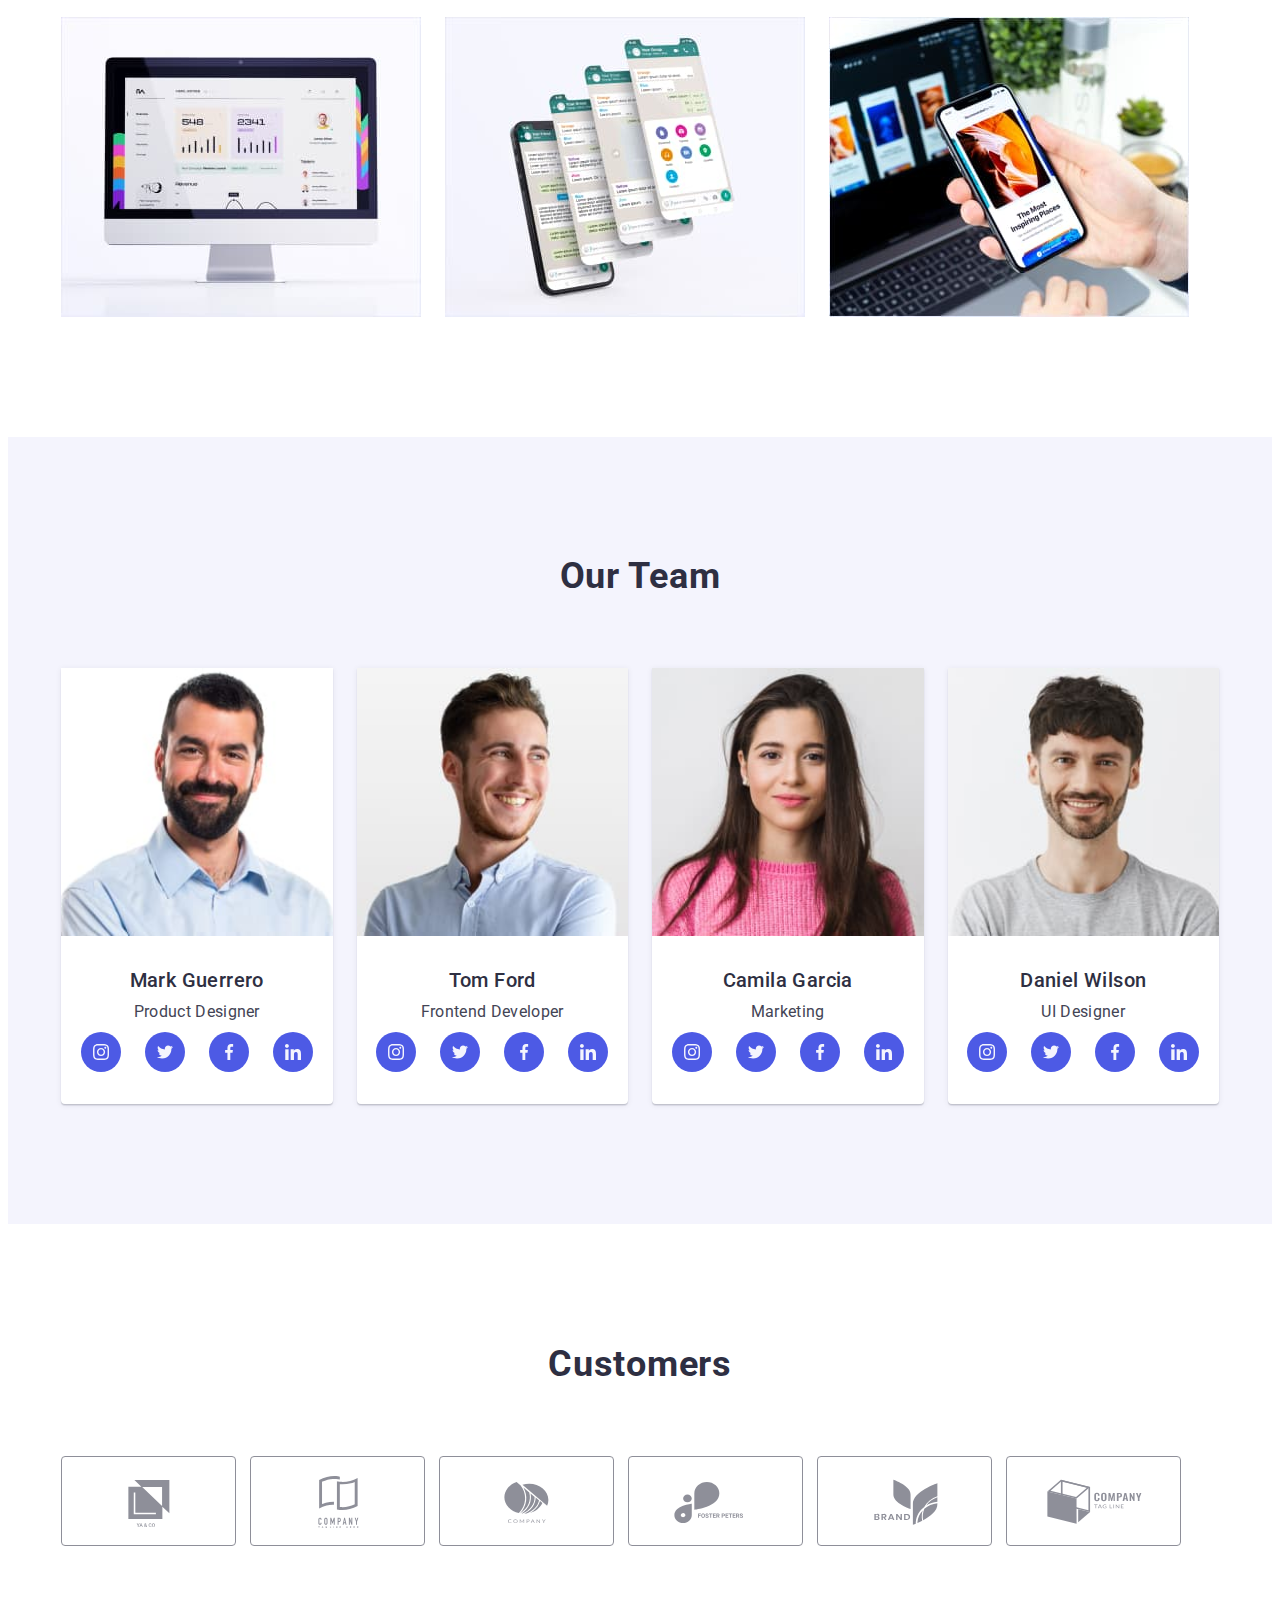
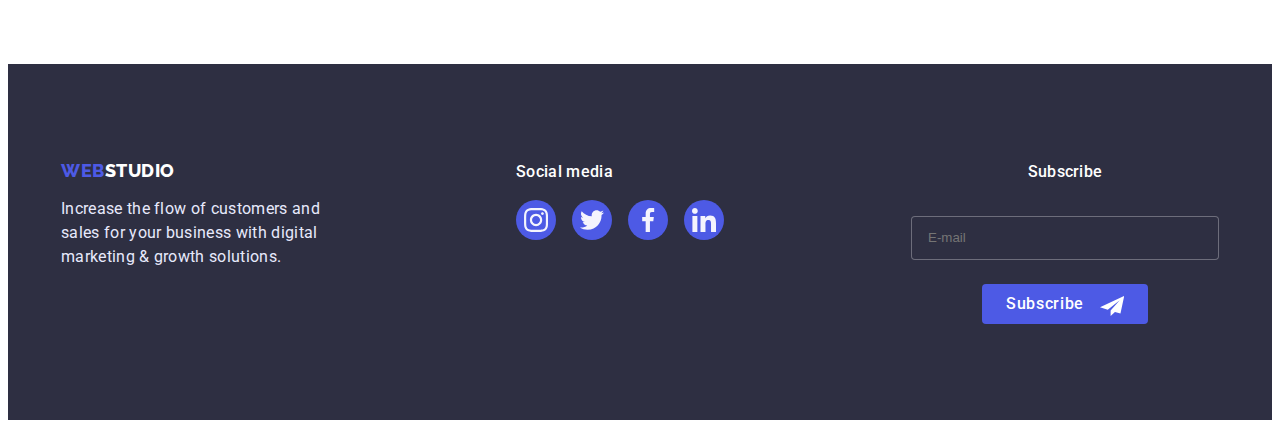
==== commit 2a991a28: "1" ====
--- a/index.html
+++ b/index.html
@@ -378,11 +378,13 @@
                         <input class="footer-email" type="email" placeholder="E-mail" required
                             pattern="([A-z0-9_.-]{1,})@([A-z0-9_.-]{1,}).([A-z]{2,8})">
                     </label>
-                    <button class="footer-submit-btn" type="submit">Subscribe
-                        <svg class="footer-submit-svg" width="24" height="24">
-                            <use href="./images/sprite.svg#icon-telegram-subscr"></use>
-                        </svg>
-                    </button>
+                    <div class="footer-form-imput">
+                        <button class="footer-submit-btn" type="submit">Subscribe
+                            <svg class="footer-submit-svg" width="24" height="24">
+                                <use href="./images/sprite.svg#icon-telegram-subscr"></use>
+                            </svg>
+                        </button>
+                    </div>
                 </form>
             </div>
         </div>
--- a/css/styles.css
+++ b/css/styles.css
@@ -818,6 +818,7 @@
     background-color: var(--second-title-color);
     padding-top: 96px;
     padding-bottom: 96px;
+    width: 100%;
 }
 
 .footer-link {
@@ -829,7 +830,6 @@
     letter-spacing: 0.03em;
     color: var(--mein-title-color);
     text-transform: uppercase;
-
 }
 
 .footer-logo {
@@ -855,17 +855,10 @@
     letter-spacing: 0.02em;
     color: var(--third-title-color);
     max-width: 268px;
-
-
-}
-
-.foot-container {
-    /* display: flex; */
 }
 
 .foot-logo {
     width: 264px;
-
 }
 
 
@@ -885,7 +878,6 @@
     line-height: 1.5;
     letter-spacing: 0.02em;
     color: #FFFFFF;
-
 }
 
 .footer-soc {
@@ -905,7 +897,6 @@
     justify-content: center;
     align-items: center;
     border-radius: 50%;
-    /* background-color: rgba(255, 255, 255, 0.1); */
     background-color: var(--mein-btn-color);
     transition: background-color 250ms cubic-bezier(0.4, 0, 0.2, 1);
 }
@@ -935,7 +926,9 @@
 
 .forma {
     display: flex;
+    flex-direction: column;
     gap: 24px;
+    justify-content: center;
 }
 
 .footer-email {
@@ -963,7 +956,10 @@
     border: none;
     position: relative;
 }
-
+.footer-form-imput {
+    display: flex;
+    justify-content: center;
+}
 .footer-submit-svg {
     position: absolute;
     top: 10px;
--- a/css/tablet.css
+++ b/css/tablet.css
@@ -88,7 +88,24 @@
         width: calc((100% - 48px) / 3);
 
     }
-}
+        .foot-container, .footer-social {
+            display: flex;
+            flex-wrap: wrap;
+            align-items: flex-start;
+        
+        }
+        .footer-logo {
+            margin: 0;
+            align-items: flex-start;
+        }
+        .footer-pre-title (
+            font-weight: 400;
+            font-size: 16px;
+            line-height: 1.5;
+            letter-spacing: 0.02em;
+        )
+     
+       
 
 @media screen and (max-width: 1157px) {
     .container-about {
@@ -98,4 +115,5 @@
     .work {
         display: none;
     }
+
 }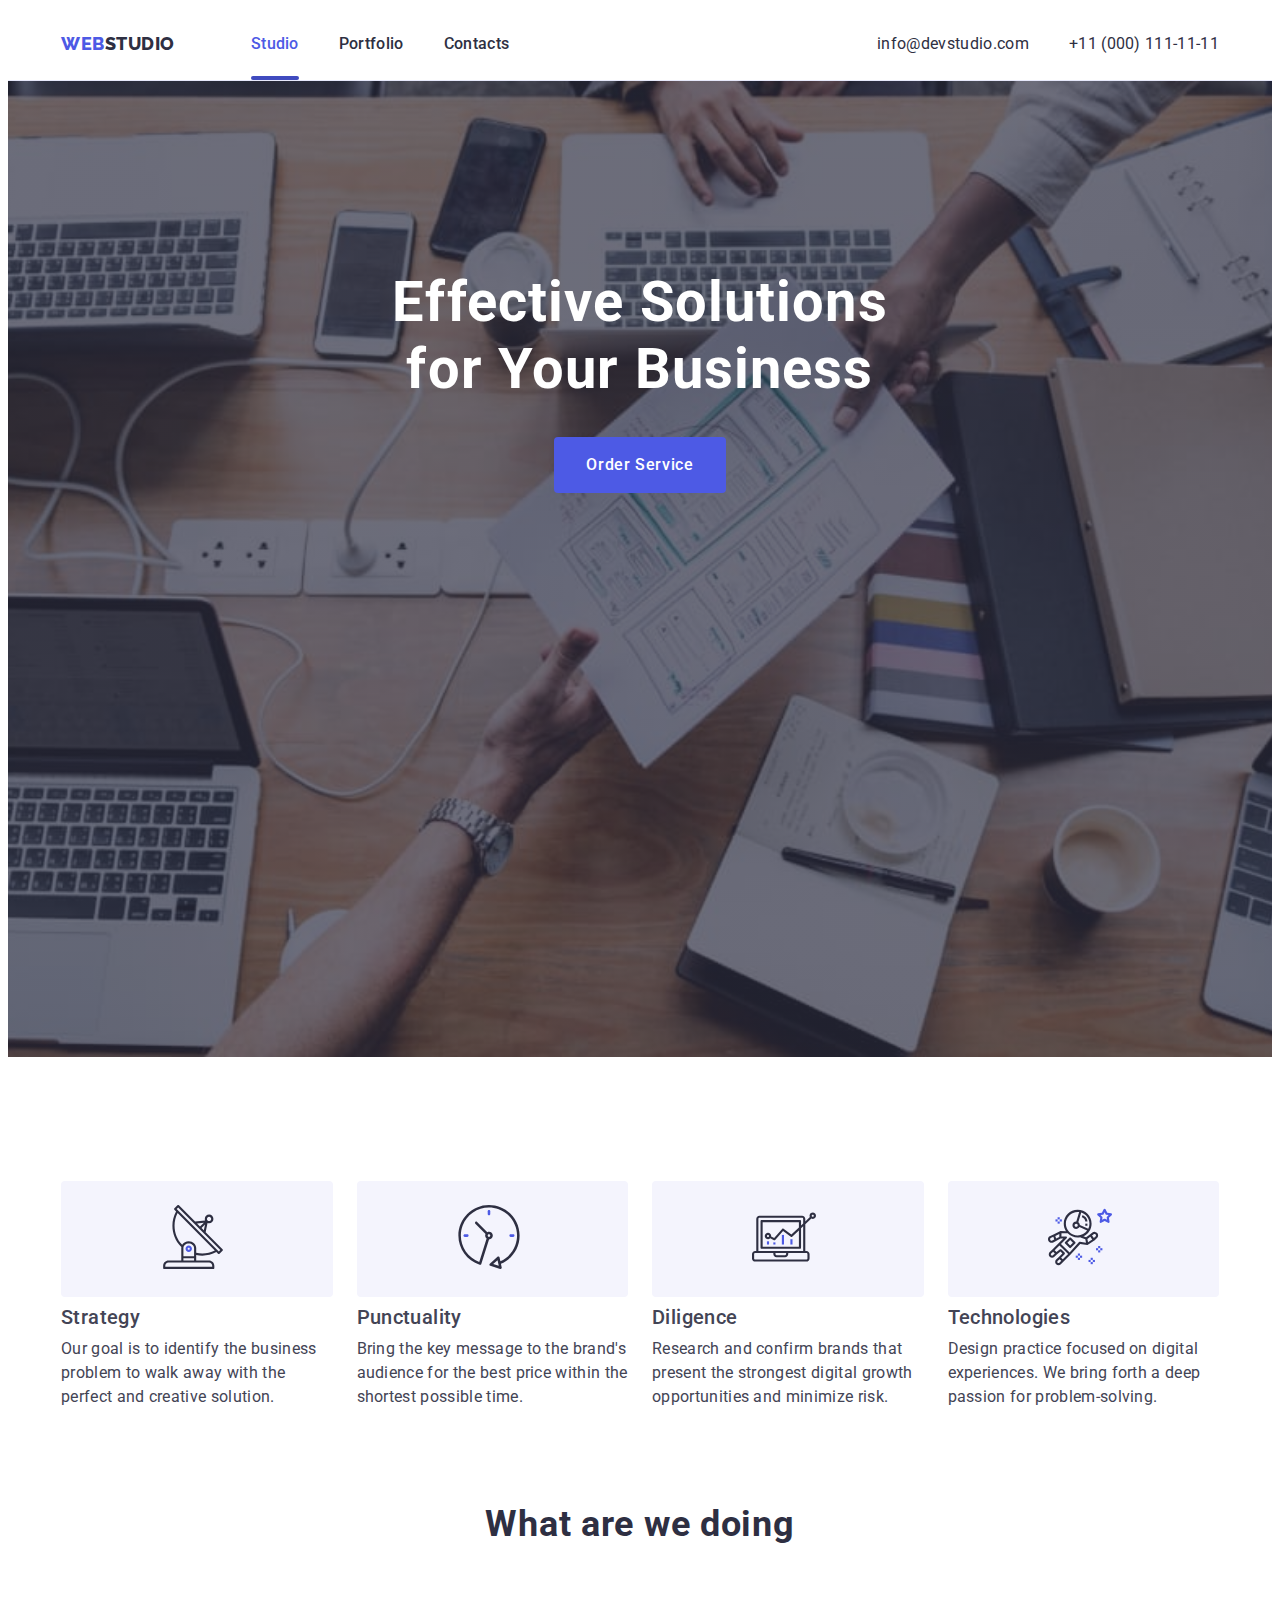
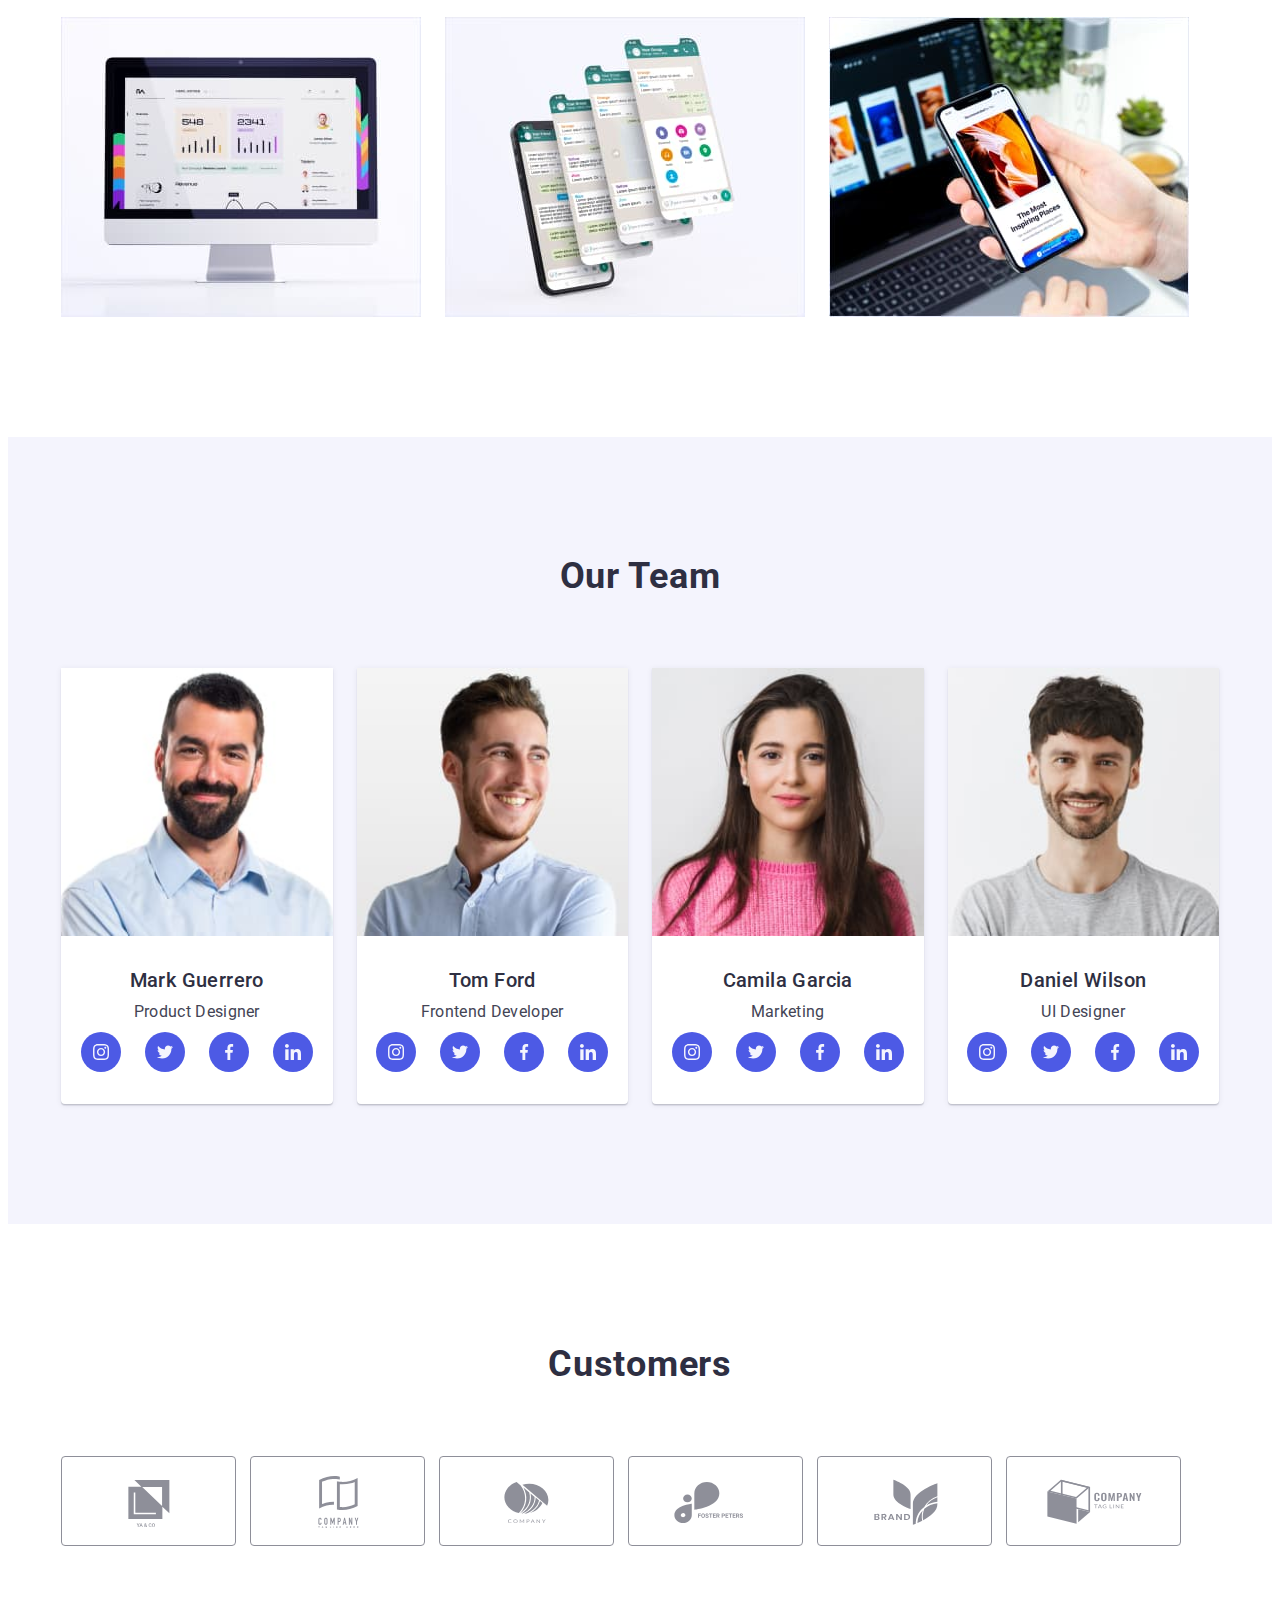
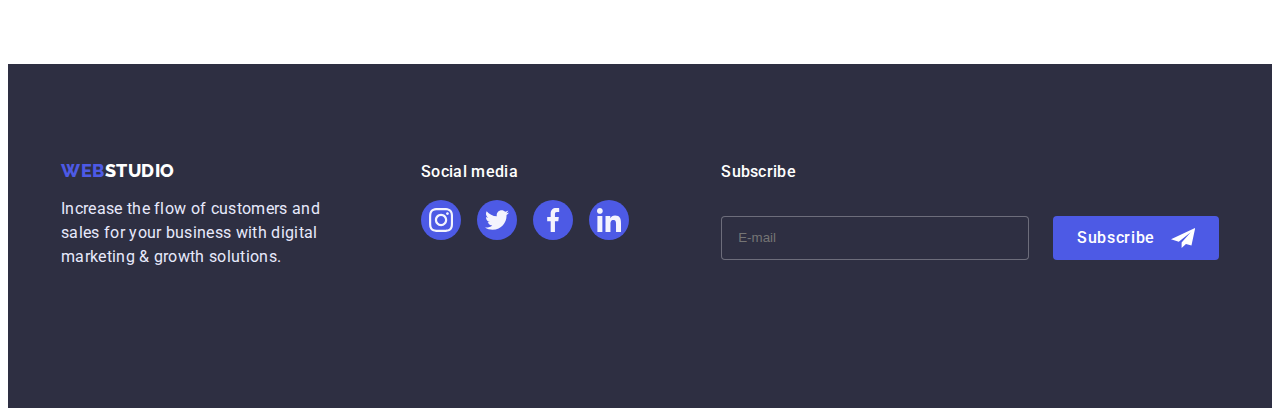
==== commit b304bce8: "1" ====
--- a/index.html
+++ b/index.html
@@ -156,7 +156,7 @@
                 <h2 class="work-title">What are we doing</h2>
                 <ul class="work-list list">
                     <li class="work-item">
-                        <img srcset="./images/aboutUs1.jpg 1x, ./images/AboutUs1@2x  2x" src="./images/aboutUs1.jpg"
+                        <img srcset="./images/aboutUs1.jpg 1x, ./images/AboutUs1@2x 2x" src="./images/aboutUs1.jpg"
                             alt="monitor" width="360">
                     </li>
                     <li class="work-item">
--- a/css/styles.css
+++ b/css/styles.css
@@ -560,7 +560,7 @@
 .hero {
     background-color: var(--second-title-color);
     background-image: var(--linear-gradient),
-        url(../images/fon-mob-min.jpg);
+        url(../images/hero/mob-background-hero-main-img1.jpg);
     background-repeat: no-repeat;
     background-position: center;
     background-size: cover;
@@ -576,7 +576,7 @@
 (min-resolution: 2dppx) {
     .hero {
         background-image: var(--linear-gradient),
-            url(../images/fon-mob2x-min.jpg);
+            url(../images/hero/mob-background-hero-main-img1.jpg);
     }
 }
 
@@ -1010,7 +1010,9 @@
     height: auto;
     flex-wrap: wrap;
 }
-
+.visually-hidden {
+    visibility: hidden;
+}
 .cards-row-img {
     position: relative;
     overflow: hidden;
--- a/css/tablet.css
+++ b/css/tablet.css
@@ -26,14 +26,12 @@
     .header-tel {
         margin-top: 6px;
         margin-bottom: 6px;
-
     }
-
 
 
     .hero {
         background-image: var(--linear-gradient),
-            url(../images/fon-tablet-min.jpg);
+            url(../images/hero/bg-tablet.jpg);
         height: 436px;
     }
 
@@ -42,7 +40,7 @@
     (min-resolution: 2dppx) {
         .hero {
             background-image: var(--linear-gradient),
-                url(../images/fon-tablet2x-min.jpg);
+                url(../images/hero/bg-tablet.jpg);
         }
     }
 
@@ -91,19 +89,30 @@
         .foot-container, .footer-social {
             display: flex;
             flex-wrap: wrap;
-            align-items: flex-start;
-        
+            align-items: flex-start
         }
+
         .footer-logo {
             margin: 0;
             align-items: flex-start;
         }
+        .forma {
+        flex-direction: row;
+    }
+         .footer-form {
+             align-items: flex-start;
+         }
+
         .footer-pre-title (
             font-weight: 400;
             font-size: 16px;
             line-height: 1.5;
             letter-spacing: 0.02em;
         )
+        
+         
+      
+    }
      
        
 
--- a/css/desktop.css
+++ b/css/desktop.css
@@ -11,7 +11,7 @@
 
     .hero {
         background-image: var(--linear-gradient),
-            url(../images/people-officee.jpg);
+            url(../images/hero/background-hero-main-img.jpg);
         background-repeat: no-repeat;
         background-position: center;
         background-size: cover;
@@ -25,7 +25,7 @@
     (min-resolution: 2dppx) {
         .hero {
             background-image: var(--linear-gradient),
-                url(../images/people-office2x-min.jpg);
+                url(../images/hero/background-hero-main-img.jpg);
         }
     }
 
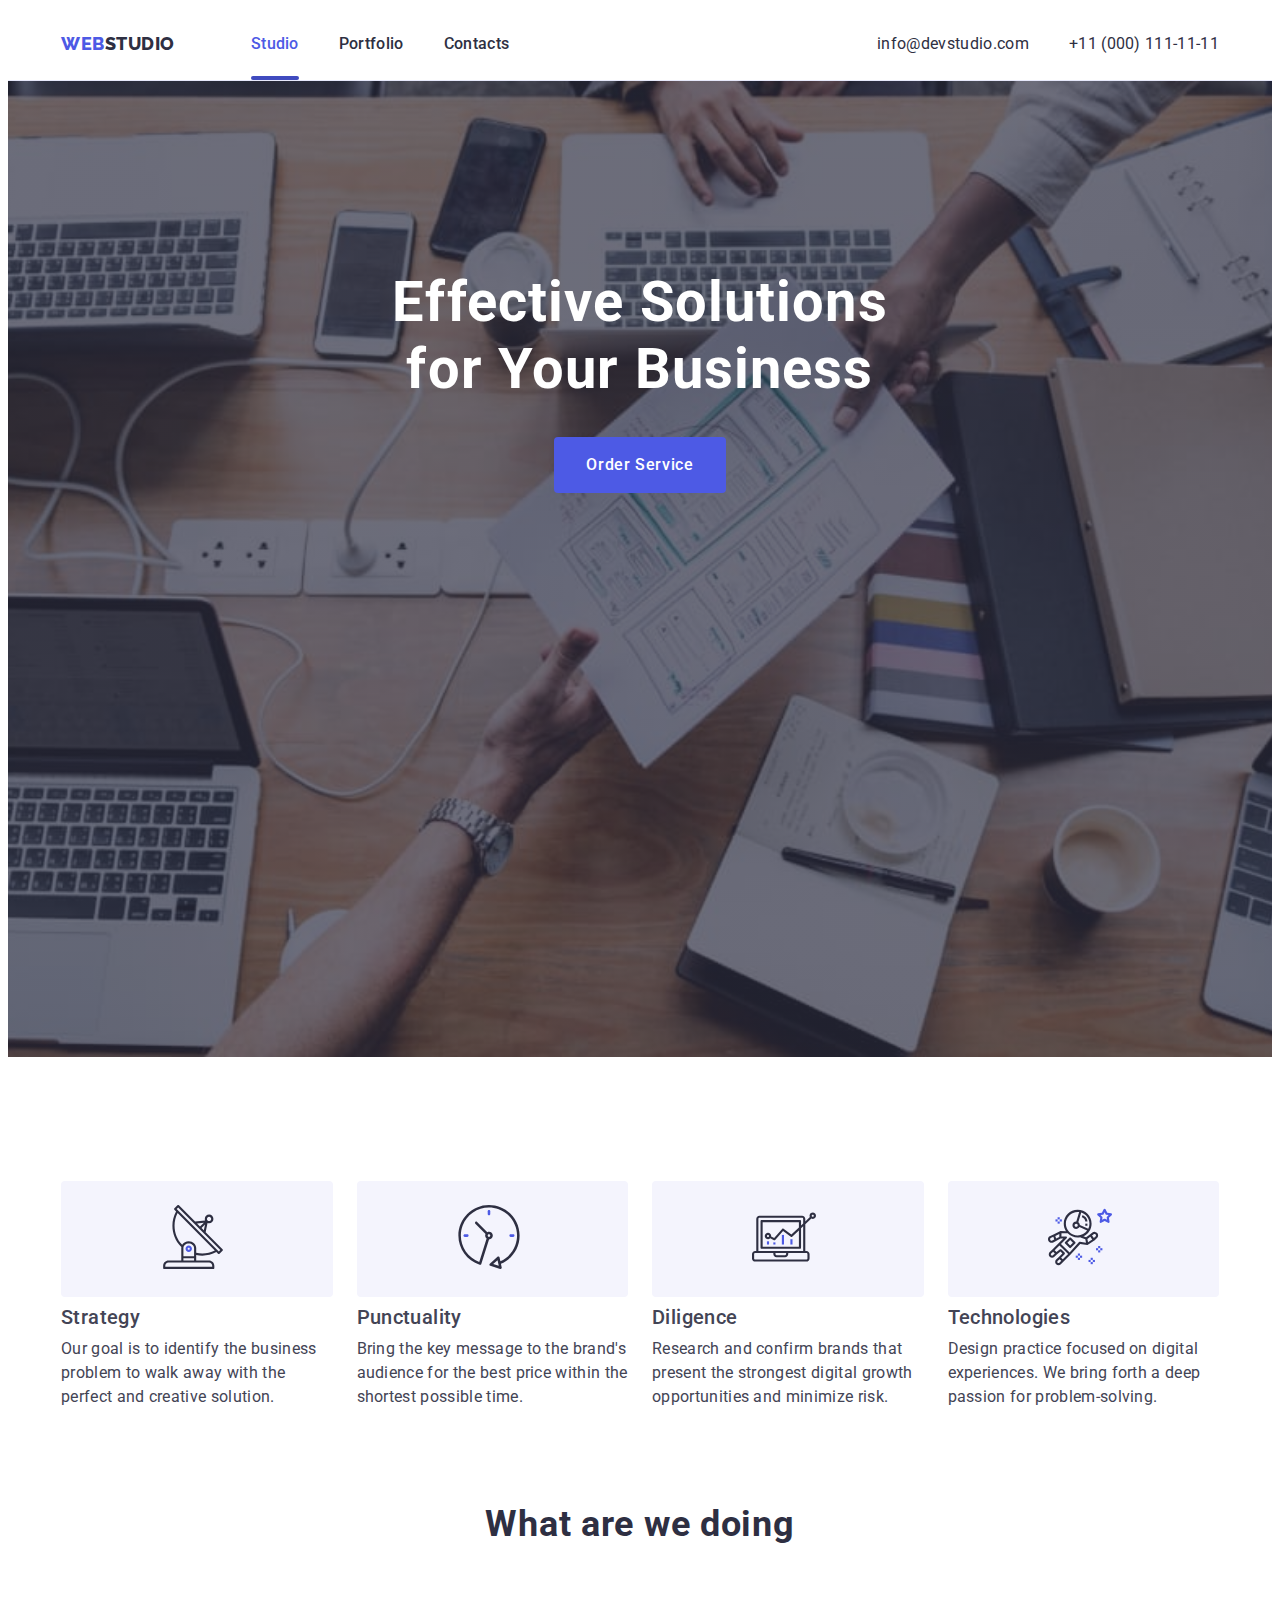
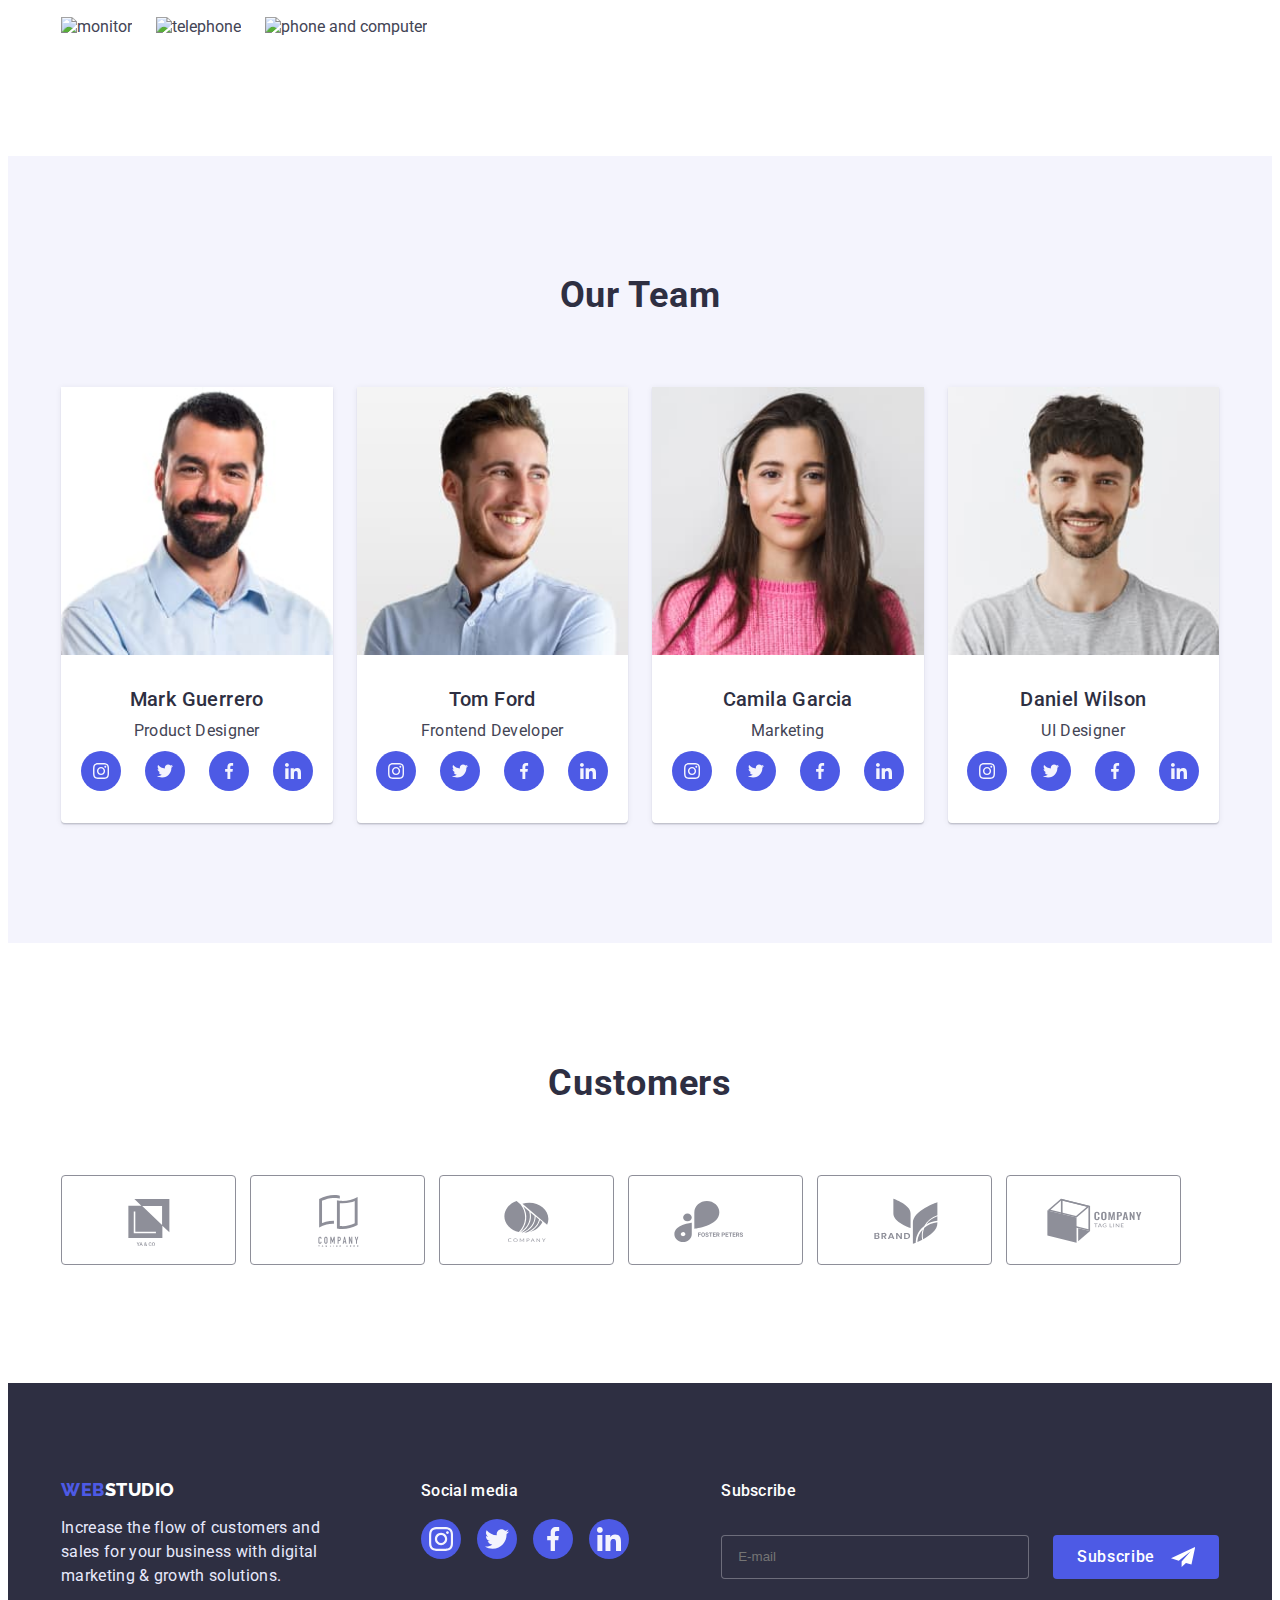
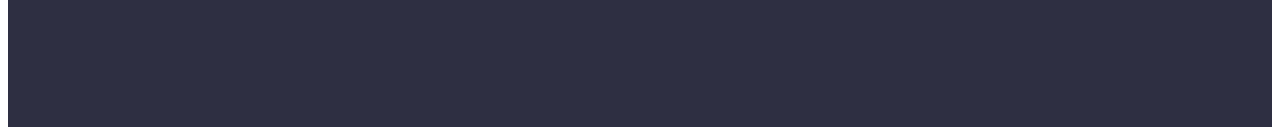
==== commit 1c6dbcfd: "1" ====
--- a/index.html
+++ b/index.html
@@ -156,15 +156,15 @@
                 <h2 class="work-title">What are we doing</h2>
                 <ul class="work-list list">
                     <li class="work-item">
-                        <img srcset="./images/aboutUs1.jpg 1x, ./images/AboutUs1@2x 2x" src="./images/aboutUs1.jpg"
+                        <img srcset="./images/aboutus1.jpg 1x, ./images/aboutus1@2x 2x" src="./images/aboutus1.jpg"
                             alt="monitor" width="360">
                     </li>
                     <li class="work-item">
-                        <img srcset="./images/aboutUs2.jpg 1x, ./images/AboutUs2@2x 2x" src="./images/aboutUs2.jpg"
+                        <img srcset="./images/aboutus2.jpg 1x, ./images/aboutus2@2x 2x" src="./images/aboutus2.jpg"
                             alt="telephone" width="360">
                     </li>
                     <li class="work-item">
-                        <img srcset="./images/aboutUs3.jpg 1x, ./images/AboutUs3@2x 2x" src="./images/aboutUs3.jpg"
+                        <img srcset="./images/aboutus3.jpg 1x, ./images/aboutus3@2x 2x" src="./images/aboutus3.jpg"
                             alt="phone and computer" width="360">
                     </li>
                 </ul>
@@ -434,7 +434,7 @@
 
                 <label class="modal-form-checkbox">
                     <input class="input-checkbox visually-hidden" type="checkbox" id="policy" required>
-                    <label form="policy" class="check-text">I accept the terms and conditions of the&nbsp; <a
+                    <label for="policy" class="check-text">I accept the terms and conditions of the&nbsp; <a
                             class="modal-link" href="#">Privacy Policy</a> </label>
                 </label>
                 <button class="modal-submit-btn" type="submit">Send</button>
--- a/css/styles.css
+++ b/css/styles.css
@@ -82,7 +82,7 @@
     left: 50%;
     transform: translate(-50%, -50%);
     width: 408px;
-    height: 576px;
+    height: 580px;
     padding-top: 72px;
     background-color: #FCFCFC;
     border-radius: 4px;
@@ -194,7 +194,7 @@
 }
 
 .modal-form-field-com {
-    margin-bottom: 16px;
+    margin-bottom: 6px;
 }
 
 .modal-form-message {
@@ -244,14 +244,19 @@
     border: 1.25px solid #2E2F42;
     border-radius: 2px;
     margin-right: 8px;
-
+    cursor: pointer;
 }
 
 .input-checkbox:checked+.check-text::before {
     background-color: var(--focus-btn-color);
-    background-image: url(../images/check\ .svg);
+    background-image: url(../images/select-icon.svg);
     background-repeat: no-repeat;
     background-position: center;
+    background-size: 63%;
+    padding: 4px 3px 4px 3px;
+    outline: none;
+    border: 1px solid #404BBF;
+    cursor: pointer;
 }
 
 .input-checkbox:focus+.check-text::before {
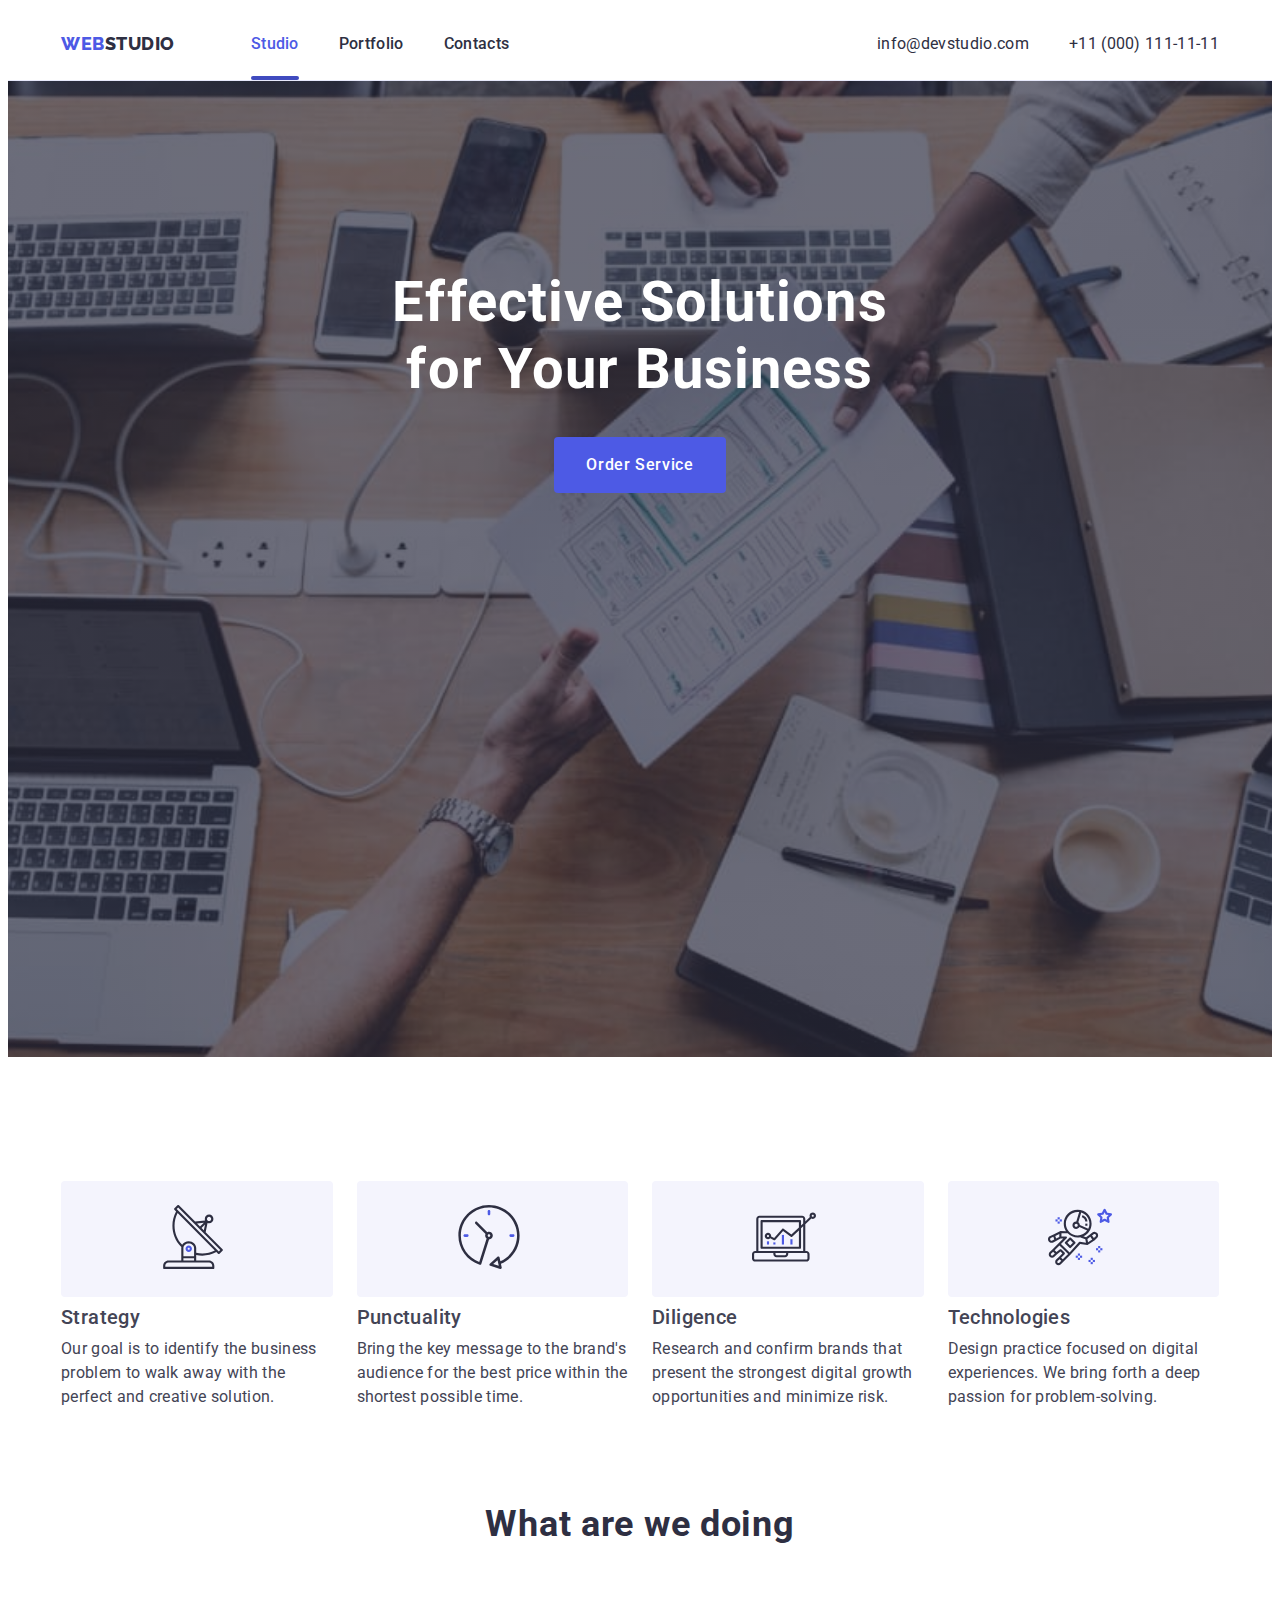
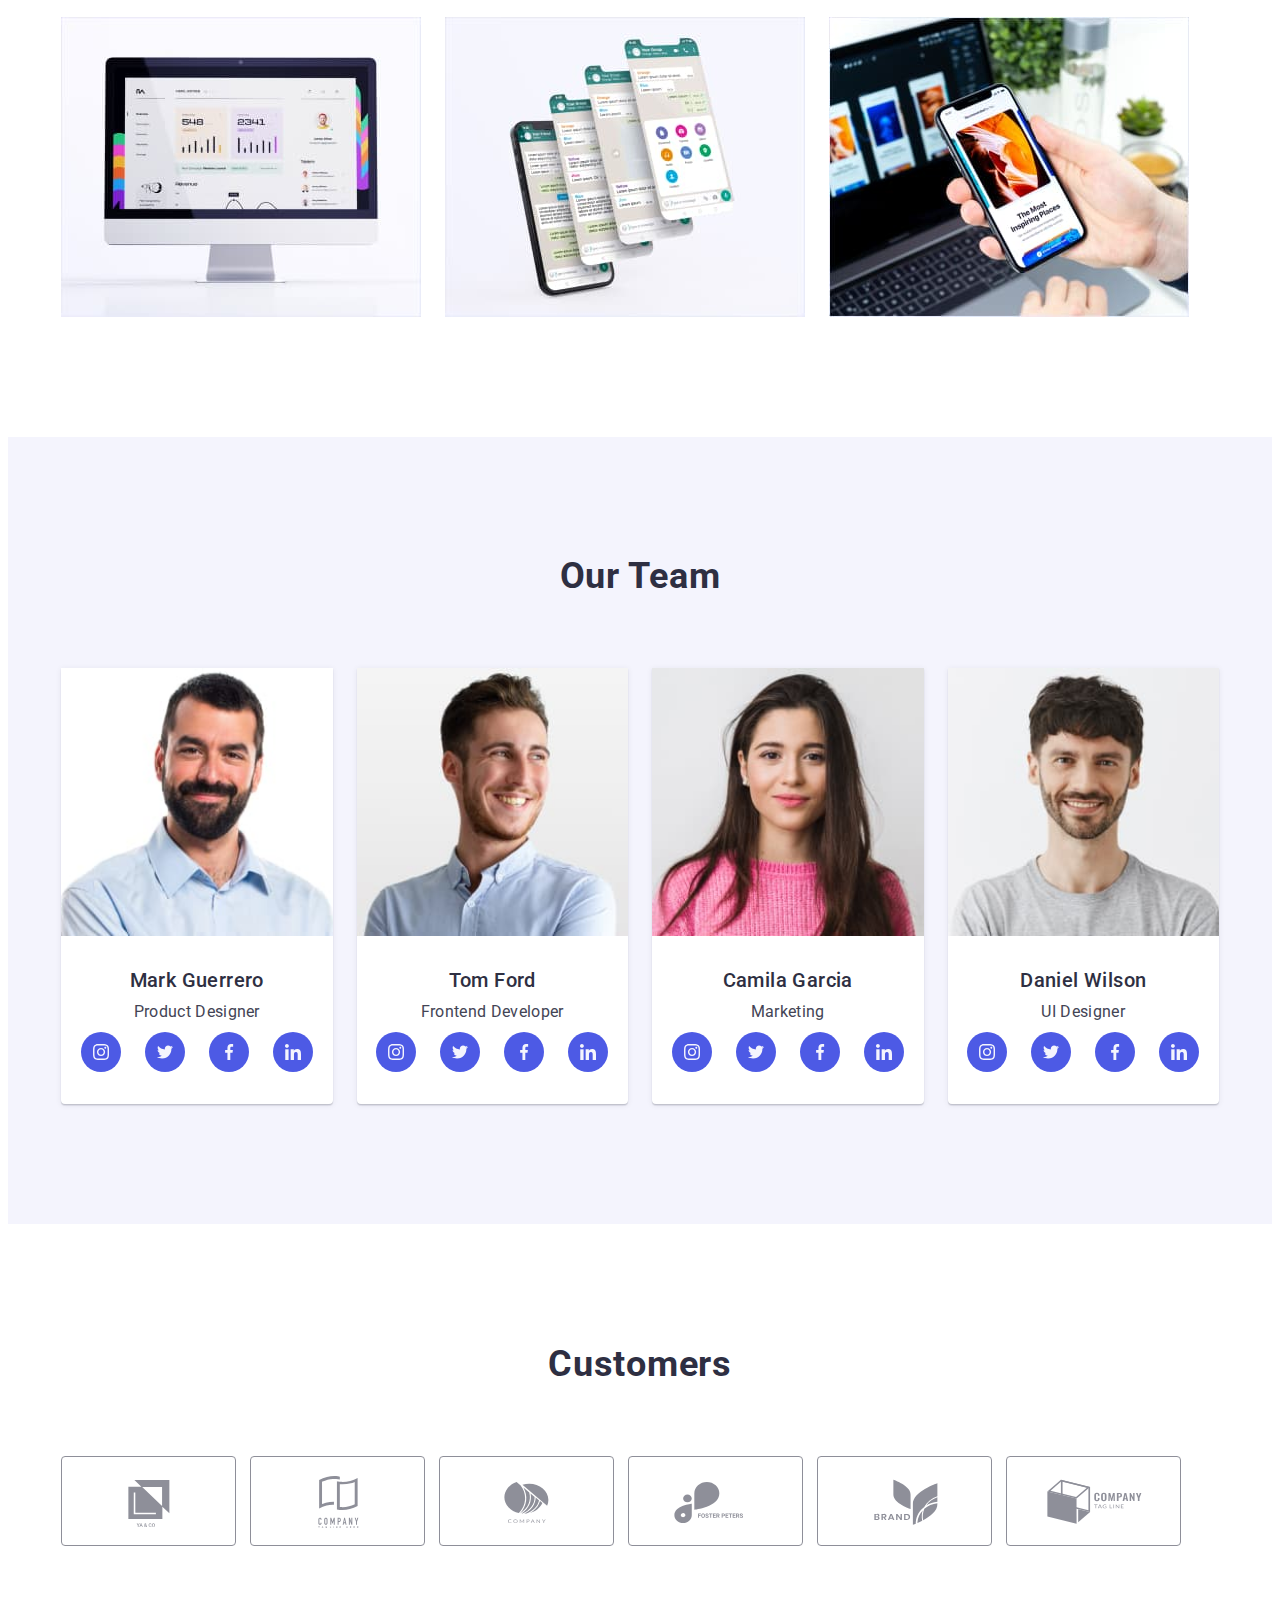
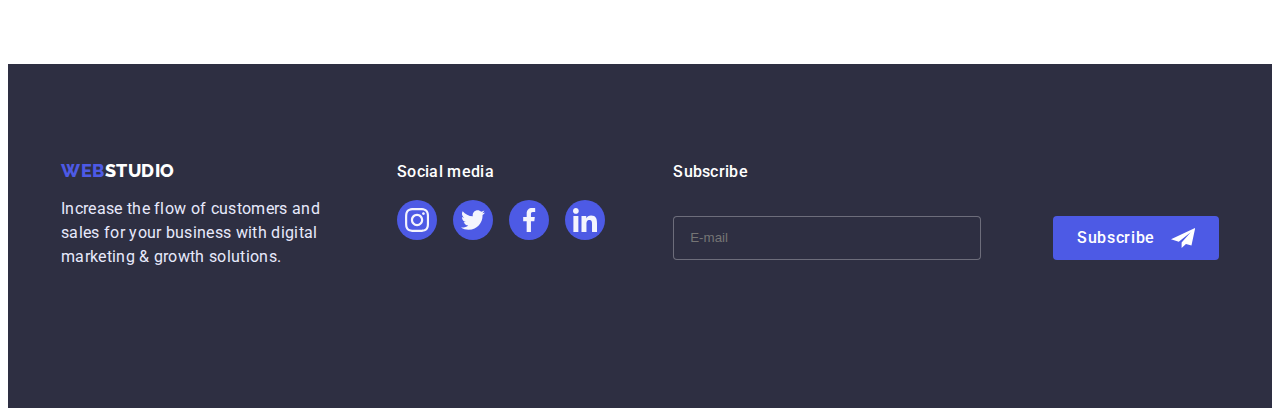
==== commit 61810eed: "refresh" ====
--- a/index.html
+++ b/index.html
@@ -156,15 +156,15 @@
                 <h2 class="work-title">What are we doing</h2>
                 <ul class="work-list list">
                     <li class="work-item">
-                        <img srcset="./images/aboutus1.jpg 1x, ./images/aboutus1@2x 2x" src="./images/aboutus1.jpg"
+                        <img srcset="./images/aboutus1.jpg 1x, ./images/aboutus1@2x.jpg 2x" src="./images/aboutus1.jpg"
                             alt="monitor" width="360">
                     </li>
                     <li class="work-item">
-                        <img srcset="./images/aboutus2.jpg 1x, ./images/aboutus2@2x 2x" src="./images/aboutus2.jpg"
+                        <img srcset="./images/aboutus2.jpg 1x, ./images/aboutus2@2x.jpg 2x" src="./images/aboutus2.jpg"
                             alt="telephone" width="360">
                     </li>
                     <li class="work-item">
-                        <img srcset="./images/aboutus3.jpg 1x, ./images/aboutus3@2x 2x" src="./images/aboutus3.jpg"
+                        <img srcset="./images/aboutus3.jpg 1x, ./images/aboutus3@2x.jpg 2x" src="./images/aboutus3.jpg"
                             alt="phone and computer" width="360">
                     </li>
                 </ul>
@@ -175,7 +175,7 @@
                 <h2 class="team-title">Our Team</h2>
                 <ul class="team-list list">
                     <li class="team-item  shadow-team">
-                        <img srcset="./images/team1.jpg 1x, ./images/team1@2x 2x" src="./images/team1.jpg"
+                        <img srcset="./images/team1.jpg 1x, ./images/team1@2x.jpg 2x" src="./images/team1.jpg"
                             alt="markguerrero" width="264">
                         <div class="team-name">
                             <h3 class="team-subject">Mark Guerrero</h3>
@@ -206,7 +206,7 @@
                         </div>
                     </li>
                     <li class="team-item shadow-team">
-                        <img srcset="./images/team2.jpg 1x, ./images/team2@2x 2x" src="./images/team2.jpg" alt="tomford"
+                        <img srcset="./images/team2.jpg 1x, ./images/team2@2x.jpg 2x" src="./images/team2.jpg" alt="tomford"
                             width="264">
                         <div class="team-name">
                             <h3 class="team-subject">Tom Ford</h3>
@@ -236,7 +236,7 @@
                         </div>
                     </li>
                     <li class="team-item shadow-team">
-                        <img srcset="./images/team3.jpg 1x, ./images/team3@2x 2x" src="./images/team3.jpg"
+                        <img srcset="./images/team3.jpg 1x, ./images/team3@2x.jpg 2x" src="./images/team3.jpg"
                             alt="camilagarcia" width="264">
                         <div class="team-name">
                             <h3 class="team-subject">Camila Garcia</h3>
--- a/css/styles.css
+++ b/css/styles.css
@@ -392,9 +392,6 @@
     text-transform: capitalize;
     color: #2E2F42;
 }
-
-
-.currrent {}
 
 .mobile-tel-link {
     font-family: 'Roboto';
@@ -571,7 +568,7 @@
     background-size: cover;
     padding-top: 112px;
     padding-bottom: 112px;
-    max-width: 1440px;
+    max-width: 428px;
     height: 432px;
     margin: 0 auto;
 }
@@ -581,7 +578,7 @@
 (min-resolution: 2dppx) {
     .hero {
         background-image: var(--linear-gradient),
-            url(../images/hero/mob-background-hero-main-img1.jpg);
+            url(../images/hero/mob-background-hero-main-img@2x.jpg);
     }
 }
 
@@ -609,7 +606,7 @@
 .about-list {
     display: flex;
     flex-wrap: wrap;
-    gap: 24px;
+    gap: 72px;
 }
 
 
@@ -679,8 +676,8 @@
     padding-top: 96px;
 }
 
-.team>.container {
-    max-width: 264px;
+.team.container {
+    width: 264px;
 }
 
 .team-title {
@@ -695,8 +692,9 @@
 
 .team-list {
     display: flex;
+     justify-content: center;
     flex-wrap: wrap;
-    gap: 24px;
+    gap: 72px;
 }
 
 
--- a/css/tablet.css
+++ b/css/tablet.css
@@ -33,6 +33,7 @@
         background-image: var(--linear-gradient),
             url(../images/hero/bg-tablet.jpg);
         height: 436px;
+        max-width: 768px;
     }
 
     @media (min-device-pixel-ratio: 2),
@@ -40,13 +41,13 @@
     (min-resolution: 2dppx) {
         .hero {
             background-image: var(--linear-gradient),
-                url(../images/hero/bg-tablet.jpg);
+                url(../images/hero/tablet-bg@2x.jpg);
         }
     }
 
-    .hero-btn {
-        margin-top: 48px;
-    }
+    /* .hero-btn {
+        margin-top: 36px;
+    } */
 
 
     .hero-title {
@@ -55,13 +56,14 @@
         text-transform: none;
         max-width: 496px;
         max-height: 120px;
+        margin-bottom: 36px;
     }
 
     /* .container-about {
         display: none;
     } */
     .about-item {
-        width: calc((100% - 24px) / 2);
+        width: calc((100% - 72px) / 2);
     }
 
     .about-title {
@@ -74,18 +76,30 @@
         display: none;
     } */
 
-    .team>.container {
-        max-width: 552px;
+    .team.container {
+       width: 264px;
     }
 
     .team-item {
-        width: calc((100% - 24px) / 2);
+        width: calc((100% - 72px) / 2);
     }
+        .team-list {
+            display: flex;
+            flex-wrap: wrap;
+            row-gap: 72px;
+            column-gap: 24px;
+            justify-content: center;
+        }
+    
+       
 
     .customers-item {
         width: calc((100% - 48px) / 3);
 
     }
+        .customers-list {
+           row-gap: 72px; 
+        }
         .foot-container, .footer-social {
             display: flex;
             flex-wrap: wrap;
@@ -98,6 +112,7 @@
         }
         .forma {
         flex-direction: row;
+        gap: 72px;
     }
          .footer-form {
              align-items: flex-start;
--- a/css/desktop.css
+++ b/css/desktop.css
@@ -18,6 +18,7 @@
         padding-top: 188px;
         padding-bottom: 188px;
         height: 600px;
+        max-width: 1440px;
     }
 
     @media (min-device-pixel-ratio: 2),
@@ -25,7 +26,7 @@
     (min-resolution: 2dppx) {
         .hero {
             background-image: var(--linear-gradient),
-                url(../images/hero/background-hero-main-img.jpg);
+                url(../images/hero/desktop-bg@2x.jpg);
         }
     }
 
@@ -53,6 +54,9 @@
         font-size: 20px;
         line-height: 24px;
     }
+        .about-list {
+            gap: 24px;
+        }
 
     .about-pre-title {
         font-weight: 400;
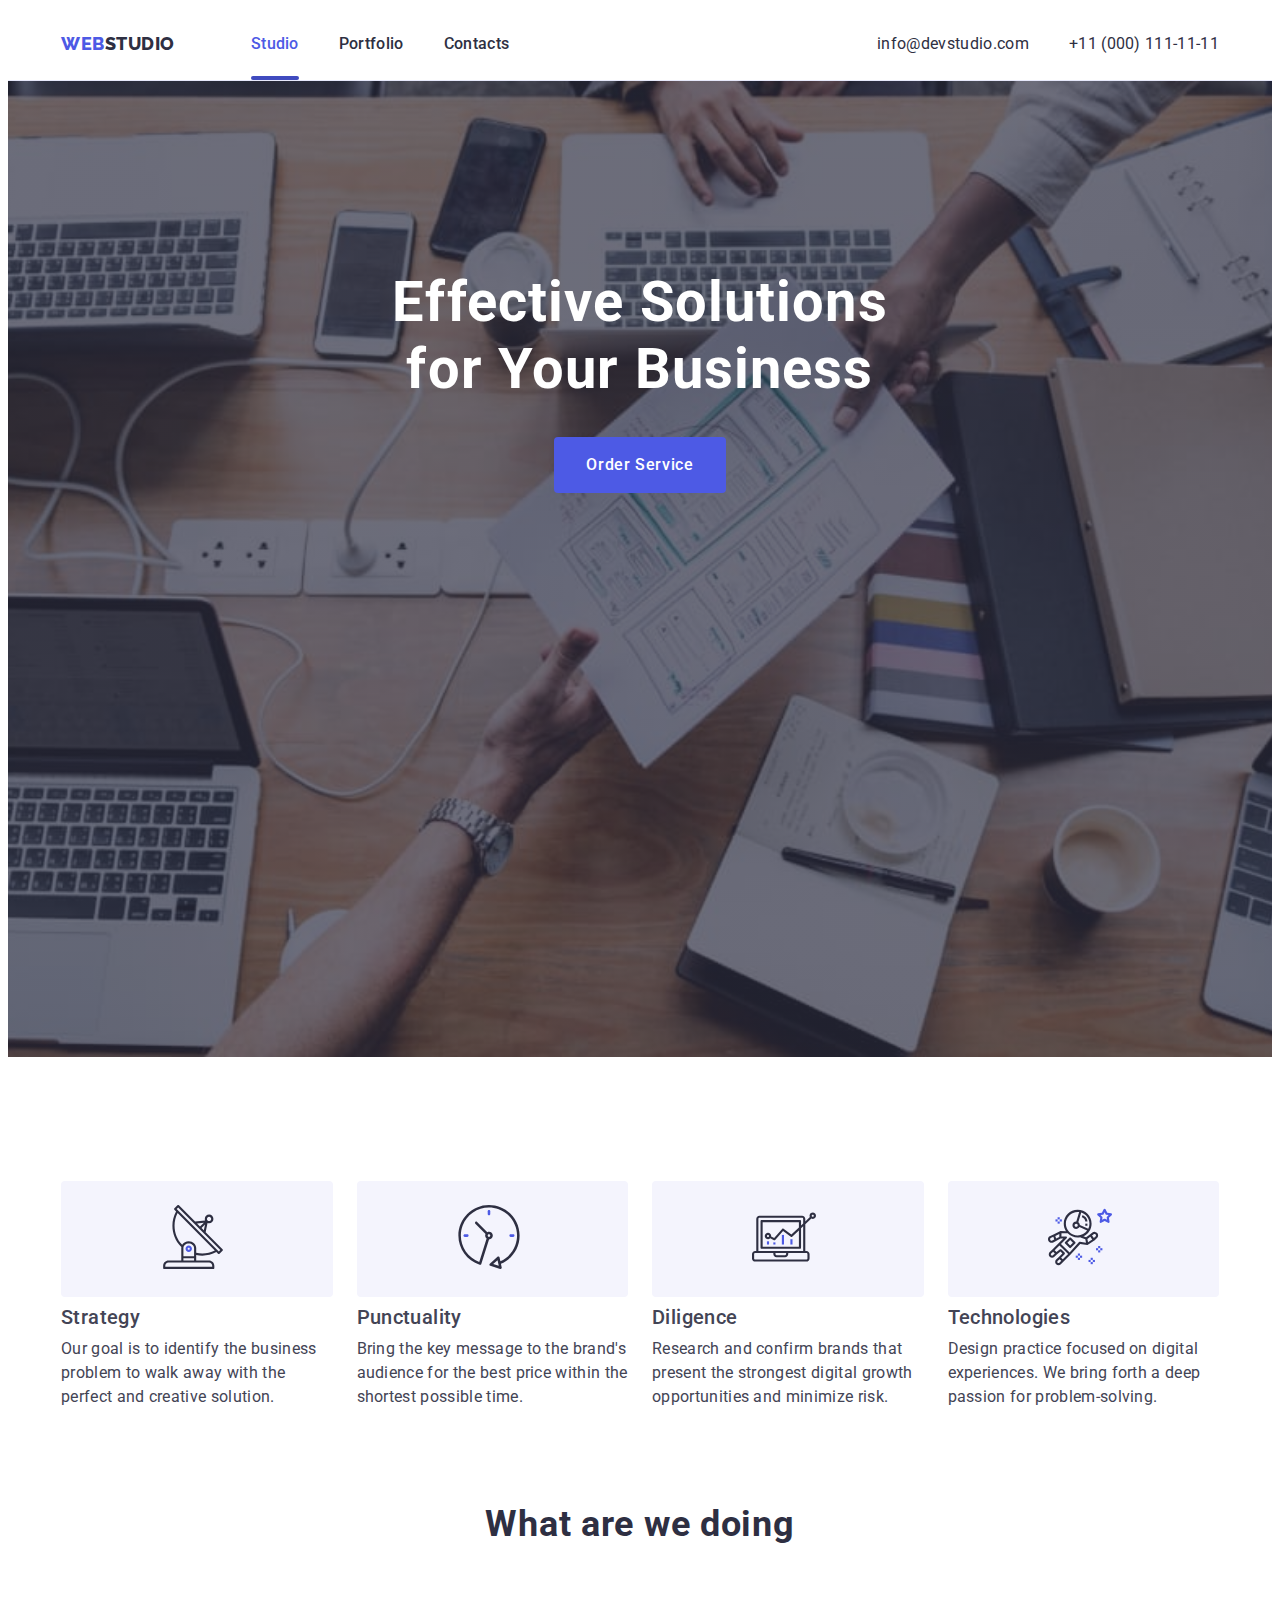
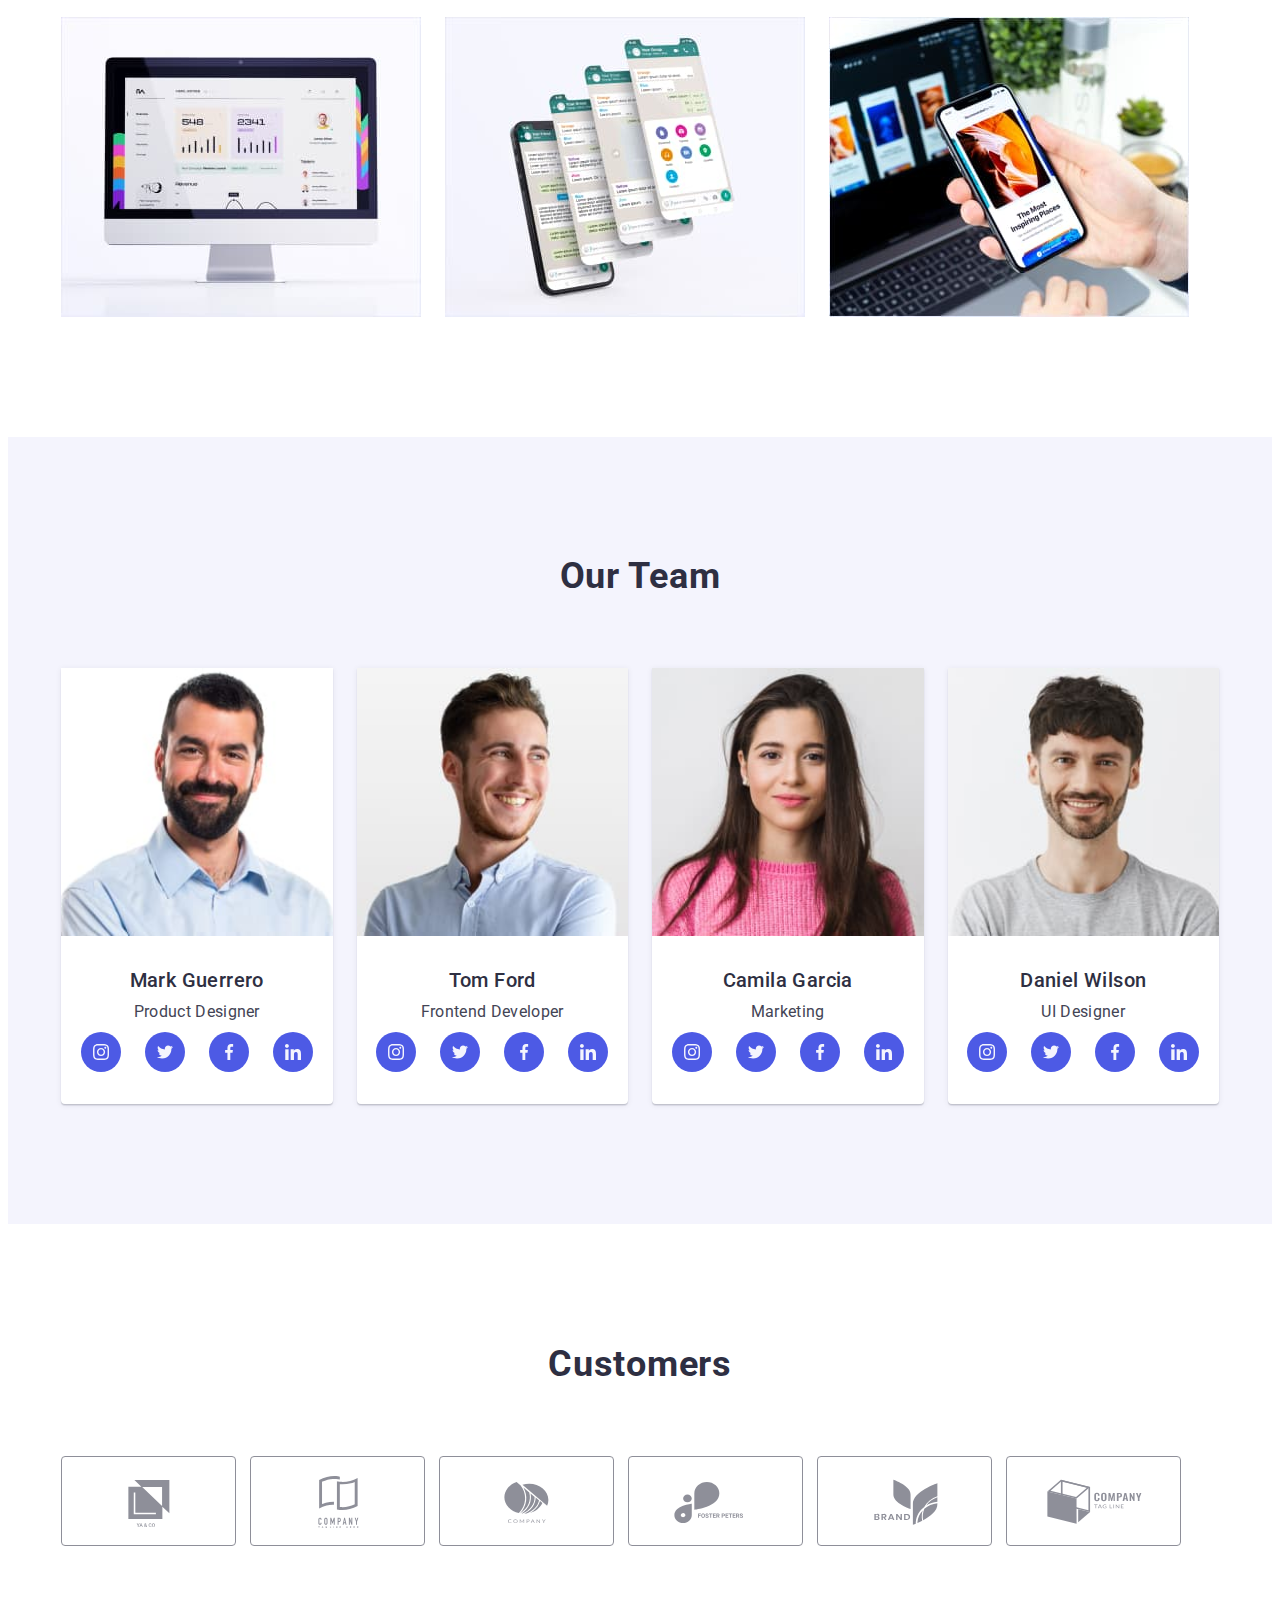
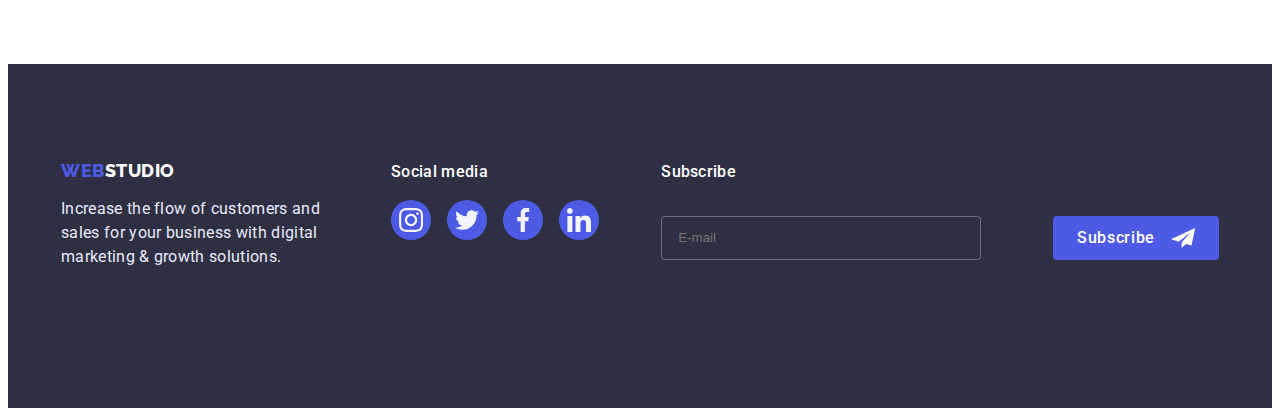
==== commit b655ce5a: "refresh" ====
--- a/index.html
+++ b/index.html
@@ -120,7 +120,7 @@
                     <li class="about-item">
                         <div class="container-about">
                             <svg class="about-svg-icon" width="64" height="64">
-                                <use href="../images/sprite.svg#icon-benefit-2"></use>
+                                <use href="./images/sprite.svg#icon-benefit-2"></use>
                             </svg>
                         </div>
                         <h3 class="about-title">Punctuality</h3>
@@ -374,7 +374,7 @@
             <div class="footer-form">
                 <p class="footer-input-text">Subscribe</p>
                 <form class="forma">
-                    <label>
+                    <label class="footer-lab-email">
                         <input class="footer-email" type="email" placeholder="E-mail" required
                             pattern="([A-z0-9_.-]{1,})@([A-z0-9_.-]{1,}).([A-z]{2,8})">
                     </label>
@@ -432,11 +432,11 @@
                 <textarea name="user-message" class="modal-form-message" placeholder="Text input"></textarea>
             </label>
 
-                <label class="modal-form-checkbox">
+                <div class="modal-form-checkbox">
                     <input class="input-checkbox visually-hidden" type="checkbox" id="policy" required>
                     <label for="policy" class="check-text">I accept the terms and conditions of the&nbsp; <a
                             class="modal-link" href="#">Privacy Policy</a> </label>
-                </label>
+                </div>
                 <button class="modal-submit-btn" type="submit">Send</button>
             </form>
         </div>
--- a/css/styles.css
+++ b/css/styles.css
@@ -81,8 +81,8 @@
     top: 50%;
     left: 50%;
     transform: translate(-50%, -50%);
-    width: 408px;
-    height: 580px;
+    width: 390px;
+    height: 586px;
     padding-top: 72px;
     background-color: #FCFCFC;
     border-radius: 4px;
@@ -568,9 +568,9 @@
     background-size: cover;
     padding-top: 112px;
     padding-bottom: 112px;
-    max-width: 428px;
+    width: 100%;
     height: 432px;
-    margin: 0 auto;
+    margin: auto;
 }
 
 @media (min-device-pixel-ratio: 2),
@@ -677,7 +677,7 @@
 }
 
 .team.container {
-    width: 264px;
+   
 }
 
 .team-title {
@@ -699,7 +699,7 @@
 
 
 .team-item {
-    width: 100%;
+    width: 264px;
     background-color: var(--fons-color);
     box-shadow: 0px 1px 6px rgba(46, 47, 66, 0.08), 0px 1px 1px rgba(46, 47, 66, 0.16), 0px 2px 1px rgba(46, 47, 66, 0.08);
     border-radius: 0px 0px 4px 4px;
@@ -933,9 +933,11 @@
     gap: 24px;
     justify-content: center;
 }
-
+.footer-lab-email {
+    justify-content: center;
+}
 .footer-email {
-    width: 288px;
+   width: 300px;
     height: 40px;
     padding-left: 16px;
     color: rgba(255, 255, 255, 0.6);
--- a/css/tablet.css
+++ b/css/tablet.css
@@ -1,4 +1,6 @@
-@media screen and (min-width: 768px) {
+
+
+    @media screen and (min-width: 768px) {
     .container {
         max-width: 736px;
     }
@@ -28,13 +30,15 @@
         margin-bottom: 6px;
     }
 
+    .hero {
 
-    .hero {
         background-image: var(--linear-gradient),
             url(../images/hero/bg-tablet.jpg);
         height: 436px;
-        max-width: 768px;
-    }
+        min-width: 429px;
+        background-size: cover;
+    
+        }
 
     @media (min-device-pixel-ratio: 2),
     (min-resolution: 192dpi),
@@ -70,25 +74,24 @@
         text-transform: capitalize;
         text-align: left;
     }
+        .about-list {
+            column-gap: 24px;
+        }
 
 
     /* .work {
         display: none;
     } */
 
-    .team.container {
-       width: 264px;
-    }
-
-    .team-item {
-        width: calc((100% - 72px) / 2);
-    }
-        .team-list {
+    
+            .team-list {
+            
             display: flex;
             flex-wrap: wrap;
-            row-gap: 72px;
+            row-gap: 64px;
             column-gap: 24px;
             justify-content: center;
+    
         }
     
        
@@ -124,9 +127,10 @@
             line-height: 1.5;
             letter-spacing: 0.02em;
         )
-        
-         
-      
+                .modal {
+                    width: 408px;
+                }
+
     }
      
        
--- a/css/desktop.css
+++ b/css/desktop.css
@@ -1,4 +1,4 @@
-@media screen and (min-width: 1200px) {
+@media screen and (min-width: 1160px) {
 
     .adress-heder {
         flex-direction: row;
@@ -88,5 +88,8 @@
         padding-top: 120px;
         padding-bottom: 120px;
     }
+         .modal {
+             width: 408px;
+         }
 
 }